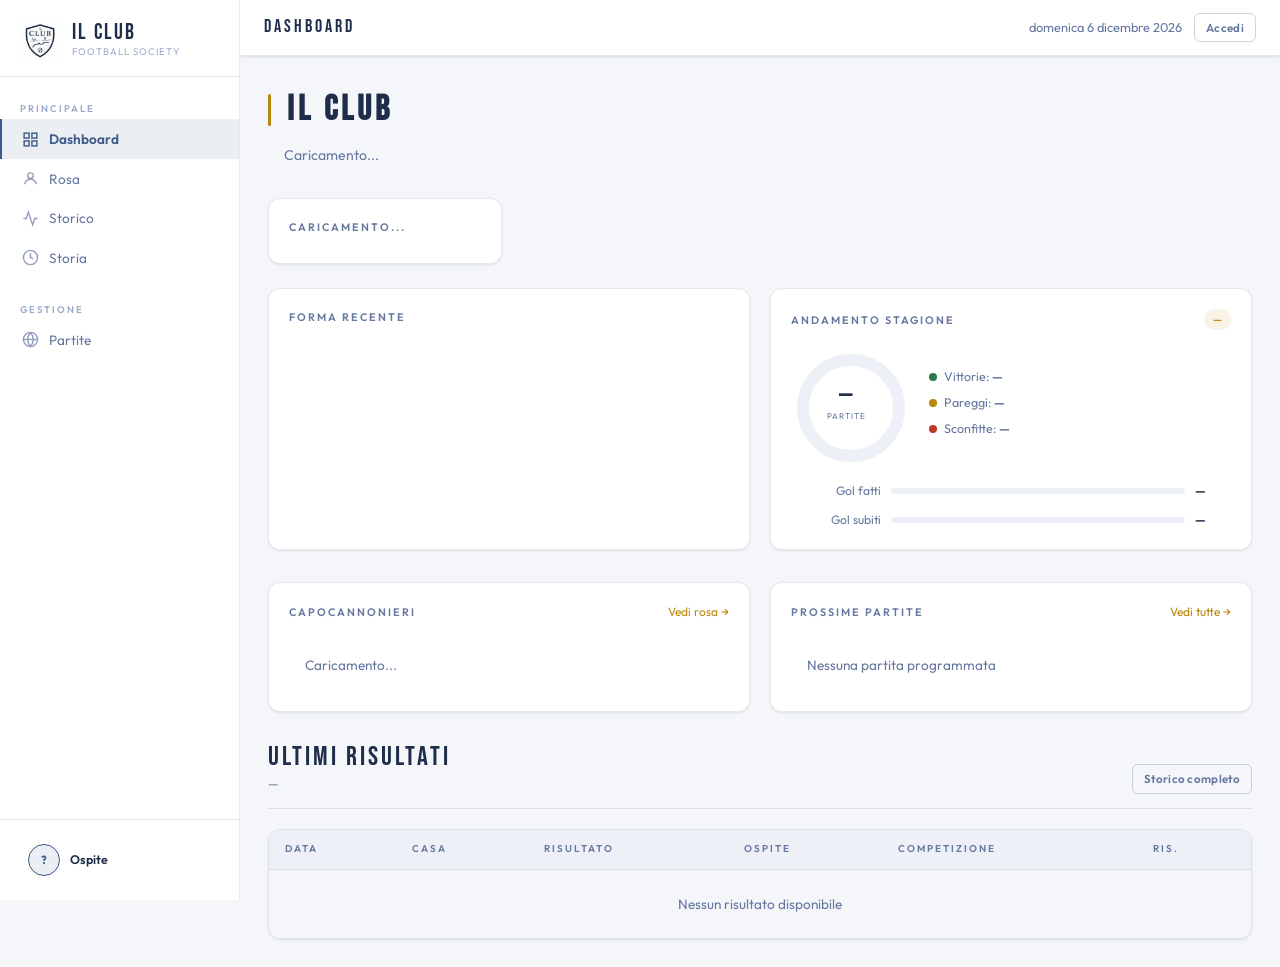
==== index.html @ f2e99acd "Add files via upload" ====
<!DOCTYPE html>
<html lang="it">
<head>
  <meta charset="UTF-8">
  <meta name="viewport" content="width=device-width, initial-scale=1.0">
  <title>IL CLUB — Dashboard</title>
  <link rel="stylesheet" href="./style/main.css">
</head>
<body>
<div class="app-layout">
  <div id="sidebar-mount"></div>

  <div class="main-content">
    <div class="topbar">
      <button onclick="toggleSidebar()" style="display:none;background:none;border:none;color:var(--white);cursor:pointer;font-size:1.4rem" id="menu-btn">☰</button>
      <span class="topbar-title">DASHBOARD</span>
      <div class="topbar-actions">
        <span id="today-date" style="font-size:.8rem;color:var(--muted)"></span>
        <a href="login.html" class="btn btn-ghost btn-sm" id="login-btn">Accedi</a>
      </div>
    </div>

    <div class="page-content">

      <!-- Welcome banner -->
      <div style="margin-bottom:2rem" class="fade-up">
        <div style="display:flex;align-items:center;gap:1rem;margin-bottom:.5rem">
          <div style="width:3px;height:2rem;background:var(--gold);border-radius:2px"></div>
          <h1 style="font-family:'Bebas Neue',sans-serif;font-size:2.2rem;letter-spacing:4px;color:var(--white)" id="welcome-text">IL CLUB</h1>
        </div>
        <p style="font-size:.875rem;color:var(--muted);padding-left:1rem" id="welcome-sub">Caricamento...</p>
      </div>

      <!-- Stat cards -->
      <div class="stat-grid fade-up delay-1" id="stat-grid">
        <div class="stat-card"><div class="stat-label">Caricamento...</div></div>
      </div>

      <!-- Charts row -->
      <div class="grid-2 fade-up delay-2" style="margin-bottom:2rem">

        <!-- Forma recente -->
        <div class="card">
          <div class="card-header">
            <span class="card-title">Forma recente</span>
            <div class="results-strip" id="results-strip"></div>
          </div>
          <div class="bar-chart" id="monthly-chart"></div>
        </div>

        <!-- W/D/L donut -->
        <div class="card">
          <div class="card-header">
            <span class="card-title">Andamento stagione</span>
            <span class="pill pill-gold" id="pts-pill">—</span>
          </div>
          <div class="donut-wrap">
            <div class="donut">
              <svg viewBox="0 0 120 120" width="120" height="120">
                <circle cx="60" cy="60" r="48" fill="none" stroke="var(--surface2)" stroke-width="12"/>
                <circle id="arc-w" cx="60" cy="60" r="48" fill="none" stroke="var(--green)"  stroke-width="12" stroke-dasharray="0 302"/>
                <circle id="arc-d" cx="60" cy="60" r="48" fill="none" stroke="var(--gold)"   stroke-width="12" stroke-dasharray="0 302" stroke-dashoffset="0"/>
                <circle id="arc-l" cx="60" cy="60" r="48" fill="none" stroke="var(--red)"    stroke-width="12" stroke-dasharray="0 302" stroke-dashoffset="0"/>
              </svg>
              <div class="donut-center">
                <span class="donut-num" id="donut-num">—</span>
                <span class="donut-lbl">Partite</span>
              </div>
            </div>
            <div class="legend">
              <div class="legend-item"><div class="legend-dot" style="background:var(--green)"></div><span>Vittorie: <strong id="leg-w">—</strong></span></div>
              <div class="legend-item"><div class="legend-dot" style="background:var(--gold)"></div><span>Pareggi: <strong id="leg-d">—</strong></span></div>
              <div class="legend-item"><div class="legend-dot" style="background:var(--red)"></div><span>Sconfitte: <strong id="leg-l">—</strong></span></div>
            </div>
          </div>
          <!-- Gol chart -->
          <div style="margin-top:1.5rem">
            <div class="bar-chart">
              <div class="bar-row">
                <span class="bar-label">Gol fatti</span>
                <div class="bar-track"><div class="bar-fill green" id="bar-gf" style="width:0%"></div></div>
                <span class="bar-val" id="val-gf">—</span>
              </div>
              <div class="bar-row">
                <span class="bar-label">Gol subiti</span>
                <div class="bar-track"><div class="bar-fill red" id="bar-ga" style="width:0%"></div></div>
                <span class="bar-val" id="val-ga">—</span>
              </div>
            </div>
          </div>
        </div>
      </div>

      <!-- Top scorers + Upcoming -->
      <div class="grid-2 fade-up delay-3" style="margin-bottom:2rem">
        <div class="card">
          <div class="card-header">
            <span class="card-title">Capocannonieri</span>
            <a href="rosa.html" style="font-size:.75rem;color:var(--gold);text-decoration:none">Vedi rosa →</a>
          </div>
          <div id="top-scorers"><div style="padding:1rem;color:var(--muted);font-size:.85rem">Caricamento...</div></div>
        </div>

        <div class="card">
          <div class="card-header">
            <span class="card-title">Prossime partite</span>
            <a href="partite.html" style="font-size:.75rem;color:var(--gold);text-decoration:none">Vedi tutte →</a>
          </div>
          <div id="upcoming-list"><div style="padding:1rem;color:var(--muted);font-size:.85rem">Caricamento...</div></div>
        </div>
      </div>

      <!-- Ultimi risultati -->
      <div class="fade-up delay-4">
        <div class="section-header">
          <div>
            <div class="section-title">Ultimi risultati</div>
            <div class="section-subtitle" id="season-subtitle">—</div>
          </div>
          <a href="storico.html" class="btn btn-ghost btn-sm">Storico completo</a>
        </div>
        <div class="table-wrap">
          <table>
            <thead>
              <tr>
                <th>Data</th>
                <th>Casa</th>
                <th>Risultato</th>
                <th>Ospite</th>
                <th>Competizione</th>
                <th>Ris.</th>
              </tr>
            </thead>
            <tbody id="results-table">
              <tr><td colspan="6" style="text-align:center;color:var(--muted);padding:1.5rem">Caricamento...</td></tr>
            </tbody>
          </table>
        </div>
      </div>

    </div><!-- /page-content -->
  </div><!-- /main-content -->
</div>

<div id="toast" class="toast"></div>

<script src="./js/app.js"></script>
<script src="./js/sidebar.js"></script>
<script>
const CIRC = 2 * Math.PI * 48; // ≈ 301.6

// ---- Helpers rendering ----
function renderStatsCards(stats) {
  if (!stats) return;
  const sg = document.getElementById('stat-grid');
  const winRate = stats.played > 0 ? Math.round(stats.w / stats.played * 100) : 0;
  const avgGoals = stats.played > 0 ? (stats.gf / stats.played).toFixed(1) : '—';
  const gdSign = stats.gd >= 0 ? '+' : '';
  const cards = [
    { label:'Punti',      val: stats.pts,          sub:`${stats.played} partite giocate`,          badge:'badge-gold',  badgeTxt:`${stats.w*3}+${stats.d}` },
    { label:'Vittorie',   val: stats.w,             sub:`${winRate}% win rate`,                     badge:'badge-green', badgeTxt:'↑' },
    { label:'Gol segnati',val: stats.gf,            sub:`Media ${avgGoals} a partita`,              badge:'badge-blue',  badgeTxt:'GF' },
    { label:'Diff. reti', val: `${gdSign}${stats.gd}`, sub:`${stats.gf} fatti · ${stats.ga} subiti`, badge: stats.gd >= 0 ? 'badge-green' : 'badge-red', badgeTxt: stats.gd >= 0 ? '↑' : '↓' },
  ];
  sg.innerHTML = cards.map(c => `
    <div class="stat-card">
      <div class="stat-label">${c.label}</div>
      <div class="stat-value">${c.val}</div>
      <div><span class="stat-badge ${c.badge}">${c.badgeTxt}</span></div>
      <div class="stat-sub">${c.sub}</div>
    </div>
  `).join('');
}

function renderDonut(stats) {
  if (!stats || stats.played === 0) return;
  const total = CIRC;
  const wSlice = (stats.w / stats.played) * total;
  const dSlice = (stats.d / stats.played) * total;
  const lSlice = (stats.l / stats.played) * total;
  setTimeout(() => {
    document.getElementById('arc-w').setAttribute('stroke-dasharray', `${wSlice} ${total}`);
    const arcD = document.getElementById('arc-d');
    arcD.setAttribute('stroke-dasharray', `${dSlice} ${total}`);
    arcD.setAttribute('stroke-dashoffset', -wSlice);
    const arcL = document.getElementById('arc-l');
    arcL.setAttribute('stroke-dasharray', `${lSlice} ${total}`);
    arcL.setAttribute('stroke-dashoffset', -(wSlice + dSlice));
  }, 200);
  document.getElementById('donut-num').textContent = stats.played;
  document.getElementById('leg-w').textContent = stats.w;
  document.getElementById('leg-d').textContent = stats.d;
  document.getElementById('leg-l').textContent = stats.l;
  document.getElementById('pts-pill').textContent = `${stats.pts} pts`;

  const maxG = Math.max(stats.gf, stats.ga, 1);
  setTimeout(() => {
    document.getElementById('bar-gf').style.width = (stats.gf / maxG * 100) + '%';
    document.getElementById('bar-ga').style.width = (stats.ga / maxG * 100) + '%';
  }, 300);
  document.getElementById('val-gf').textContent = stats.gf;
  document.getElementById('val-ga').textContent = stats.ga;
}

function renderResultsStrip(results) {
  const strip = document.getElementById('results-strip');
  const last6 = [...results].slice(-6);
  strip.innerHTML = last6.map(r => {
    const home = r.home === 'Il Club';
    const myG  = home ? r.gh : r.ga;
    const oppG = home ? r.ga : r.gh;
    const type = myG > oppG ? 'w' : myG === oppG ? 'd' : 'l';
    return `<div class="result-dot rd-${type}">${type.toUpperCase()}</div>`;
  }).join('');
}

function renderMonthlyChart(results) {
  const months = {};
  results.forEach(r => {
    const m = new Date(r.date).toLocaleDateString('it-IT', { month: 'short' });
    if (!months[m]) months[m] = { w: 0, d: 0, l: 0 };
    const home = r.home === 'Il Club';
    const myG  = home ? r.gh : r.ga;
    const oppG = home ? r.ga : r.gh;
    if (myG > oppG) months[m].w++;
    else if (myG === oppG) months[m].d++;
    else months[m].l++;
  });
  const mc = document.getElementById('monthly-chart');
  if (Object.keys(months).length === 0) {
    mc.innerHTML = '<div style="color:var(--muted);font-size:.8rem;padding:.5rem">Nessun dato disponibile</div>';
    return;
  }
  mc.innerHTML = Object.entries(months).map(([m, v]) => {
    const tot = v.w + v.d + v.l;
    const wPct = Math.round(v.w / tot * 100);
    return `
    <div class="bar-row">
      <span class="bar-label">${m}</span>
      <div class="bar-track"><div class="bar-fill green" style="width:${wPct}%"></div></div>
      <span class="bar-val">${v.w}V ${v.d}P ${v.l}S</span>
    </div>`;
  }).join('');
}

function renderTopScorers(players) {
  const sorted   = [...players].sort((a, b) => b.goals - a.goals).slice(0, 5);
  const maxGoals = sorted[0]?.goals || 1;
  const ts = document.getElementById('top-scorers');
  if (sorted.length === 0) {
    ts.innerHTML = '<div style="color:var(--muted);font-size:.85rem;padding:1rem">Nessun dato</div>';
    return;
  }
  ts.innerHTML = `<div class="bar-chart">${sorted.map((p, i) => `
    <div class="bar-row">
      <span class="bar-label" style="font-size:.78rem;color:var(--white)">${i + 1}. ${p.name.split(' ').pop()}</span>
      <div class="bar-track"><div class="bar-fill" style="width:${p.goals / maxGoals * 100}%;transition-delay:${i * 0.08}s"></div></div>
      <span class="bar-val">${p.goals}</span>
    </div>`).join('')}</div>`;
}

function renderUpcoming(upcoming) {
  const ul = document.getElementById('upcoming-list');
  if (!upcoming || upcoming.length === 0) {
    ul.innerHTML = '<div style="color:var(--muted);font-size:.85rem;padding:1rem">Nessuna partita programmata</div>';
    return;
  }
  ul.innerHTML = upcoming.slice(0, 4).map(m => `
    <div style="display:flex;align-items:center;justify-content:space-between;padding:.75rem 0;border-bottom:1px solid var(--border)">
      <div>
        <div style="font-size:.8rem;font-weight:600;color:var(--white)">${m.home} <span style="color:var(--muted);font-weight:400">vs</span> ${m.away}</div>
        <div style="font-size:.72rem;color:var(--muted);margin-top:.2rem">${new Date(m.date).toLocaleDateString('it-IT', { day:'numeric', month:'short' })} · ${m.time}</div>
      </div>
      <div style="text-align:right">
        <span class="pill ${m.venue === 'Casa' ? 'pill-blue' : 'pill-gray'}">${m.venue}</span>
        <div style="font-size:.7rem;color:var(--muted);margin-top:.25rem">${m.comp}</div>
      </div>
    </div>
  `).join('');
}

function renderResultsTable(results) {
  const rt = document.getElementById('results-table');
  if (!results || results.length === 0) {
    rt.innerHTML = '<tr><td colspan="6" style="text-align:center;color:var(--muted);padding:1.5rem">Nessun risultato disponibile</td></tr>';
    return;
  }
  rt.innerHTML = [...results].slice(-6).reverse().map(r => {
    const home = r.home === 'Il Club';
    const myG  = home ? r.gh : r.ga;
    const oppG = home ? r.ga : r.gh;
    const type = myG > oppG ? 'w' : myG === oppG ? 'd' : 'l';
    const cls  = { w:'result-w', d:'result-d', l:'result-l' }[type];
    const lbl  = { w:'V', d:'P', l:'S' }[type];
    return `<tr>
      <td style="color:var(--muted);font-size:.8rem">${new Date(r.date).toLocaleDateString('it-IT', { day:'2-digit', month:'2-digit', year:'2-digit' })}</td>
      <td style="font-weight:${r.home === 'Il Club' ? '600' : '400'}">${r.home}</td>
      <td><strong>${r.gh} — ${r.ga}</strong></td>
      <td style="font-weight:${r.away === 'Il Club' ? '600' : '400'}">${r.away}</td>
      <td><span class="pill pill-gray">${r.comp}</span></td>
      <td><span class="${cls}">${lbl}</span></td>
    </tr>`;
  }).join('');
}

// ---- Main load ----
document.addEventListener('DOMContentLoaded', async () => {
  document.getElementById('today-date').textContent = new Date().toLocaleDateString('it-IT', {
    weekday:'long', day:'numeric', month:'long', year:'numeric'
  });

  await AUTH.init();
  const lb = document.getElementById('login-btn');
  if (AUTH.currentUser) {
    lb.textContent = AUTH.currentUser.name;
    lb.href = '#';
    lb.onclick = () => AUTH.logout();
    document.getElementById('welcome-text').textContent = `Ciao, ${AUTH.currentUser.name.split(' ')[0]}`;
  }

  try {
    // Caricamento parallelo di tutti i dati
    const [team, stats, results, players, upcoming] = await Promise.all([
      DB.getTeam().catch(() => null),
      DB.getStats().catch(() => null),
      DB.getResults().catch(() => []),
      DB.getPlayers().catch(() => []),
      DB.getUpcoming().catch(() => []),
    ]);

    // Welcome subtitle con dati squadra
    if (team) {
      document.getElementById('welcome-sub').textContent =
        `${team.name} · ${team.city} · Stagione corrente`;
    }

    // Sottotitolo tabella risultati
    if (team) {
      document.getElementById('season-subtitle').textContent = `Stagione corrente — ${team.name}`;
    }

    // Render components
    if (stats)   renderStatsCards(stats);
    if (stats)   renderDonut(stats);
    if (results.length) renderResultsStrip(results);
    if (results.length) renderMonthlyChart(results);
    if (players.length) renderTopScorers(players);
    renderUpcoming(upcoming);
    renderResultsTable(results);

  } catch (err) {
    console.error('Errore caricamento dashboard:', err);
    UI.toast('Impossibile connettersi al server. Verifica la configurazione API.', 'error');
  }
});

function toggleSidebar() {
  const s = document.getElementById('sidebar');
  const o = document.getElementById('sidebar-overlay');
  s.classList.toggle('open');
  o.style.display = s.classList.contains('open') ? '' : 'none';
}
</script>
</body>
</html>
---- style/main.css ----
@import url('https://fonts.googleapis.com/css2?family=Bebas+Neue&family=Outfit:wght@300;400;500;600;700&display=swap');

/* =====================================================
   IL CLUB — Design System
   LIGHT: estratto dal logo (bianco + navy + blu-grigio)
   DARK:  inversione del tema chiaro
   ===================================================== */

/* ---------- LIGHT THEME (default) ---------- */
:root {
  --bg:        #F4F6FA;
  --bg2:       #FFFFFF;
  --bg3:       #E8ECF4;
  --surface:   #FFFFFF;
  --surface2:  #EDF0F7;

  --border:    rgba(30,45,74,0.10);
  --border2:   rgba(30,45,74,0.20);

  --navy:      #1E2D4A;
  --navy-mid:  #2E4470;
  --accent:    #3D5A8A;
  --accent-light: rgba(61,90,138,0.10);

  --white:     #1E2D4A;
  --muted:     #6677A0;
  --muted2:    #9AAAC8;

  --green:     #2A7A4B;
  --green-bg:  rgba(42,122,75,0.10);
  --red:       #C0392B;
  --red-bg:    rgba(192,57,43,0.10);
  --gold:      #B8860B;
  --gold-bg:   rgba(184,134,11,0.10);
  --blue:      #2563EB;
  --blue-bg:   rgba(37,99,235,0.10);

  --shadow-sm: 0 1px 3px rgba(30,45,74,0.08),0 1px 2px rgba(30,45,74,0.04);
  --shadow-md: 0 4px 16px rgba(30,45,74,0.10),0 2px 4px rgba(30,45,74,0.06);
  --shadow-lg: 0 12px 40px rgba(30,45,74,0.14),0 4px 8px rgba(30,45,74,0.08);

  --sidebar-w: 240px;
}

/* ---------- DARK THEME ---------- */
[data-theme="dark"] {
  --bg:        #0D1420;
  --bg2:       #131D2E;
  --bg3:       #1A2540;
  --surface:   #1A2540;
  --surface2:  #1E2C48;

  --border:    rgba(180,200,240,0.08);
  --border2:   rgba(180,200,240,0.16);

  --navy:      #E8EDF7;
  --navy-mid:  #B0C4DE;
  --accent:    #6B95C8;
  --accent-light: rgba(107,149,200,0.12);

  --white:     #E8EDF7;
  --muted:     #7A96BC;
  --muted2:    #4A6080;

  --green:     #4ADE80;
  --green-bg:  rgba(74,222,128,0.10);
  --red:       #F87171;
  --red-bg:    rgba(248,113,113,0.10);
  --gold:      #FBBF24;
  --gold-bg:   rgba(251,191,36,0.10);
  --blue:      #60A5FA;
  --blue-bg:   rgba(96,165,250,0.10);

  --shadow-sm: 0 1px 3px rgba(0,0,0,0.30);
  --shadow-md: 0 4px 16px rgba(0,0,0,0.40);
  --shadow-lg: 0 12px 40px rgba(0,0,0,0.50);
}

/* ===================== RESET ===================== */
*,*::before,*::after{margin:0;padding:0;box-sizing:border-box}
html{scroll-behavior:smooth;-webkit-tap-highlight-color:transparent}

body {
  font-family:'Outfit',sans-serif;
  background:var(--bg);
  color:var(--white);
  min-height:100vh;
  overflow-x:hidden;
  transition:background .3s,color .3s;
  font-size:16px;
  line-height:1.5;
}

/* ===================== LAYOUT ===================== */
.app-layout{display:flex;min-height:100vh}

/* --- Sidebar --- */
.sidebar {
  width:var(--sidebar-w);
  background:var(--bg2);
  border-right:1px solid var(--border);
  display:flex;
  flex-direction:column;
  position:fixed;
  top:0;left:0;bottom:0;
  z-index:200;
  transition:transform .3s cubic-bezier(.4,0,.2,1),box-shadow .3s;
  overflow-y:auto;
  -webkit-overflow-scrolling:touch;
}

.sidebar-logo {
  padding:1.25rem 1.25rem 1rem;
  border-bottom:1px solid var(--border);
  display:flex;
  align-items:center;
  gap:.75rem;
  text-decoration:none;
  flex-shrink:0;
}

.sidebar-logo img{
  width:40px;height:40px;
  object-fit:contain;flex-shrink:0;
}
[data-theme="dark"] .sidebar-logo img{
  filter:brightness(0) invert(1) opacity(.9);
}

.sidebar-logo-text .brand{
  font-family:'Bebas Neue',sans-serif;
  font-size:1.35rem;
  color:var(--navy);
  letter-spacing:2px;
  line-height:1;display:block;
}
.sidebar-logo-text .tagline{
  font-size:.6rem;color:var(--muted2);
  text-transform:uppercase;letter-spacing:1px;
  display:block;margin-top:1px;
}

.sidebar-nav{flex:1;padding:1rem 0}

.nav-section-label{
  padding:.5rem 1.25rem .25rem;
  font-size:.6rem;text-transform:uppercase;
  letter-spacing:2px;color:var(--muted2);font-weight:600;
}

.sidebar-nav a{
  display:flex;align-items:center;gap:.65rem;
  padding:.6rem 1.25rem;text-decoration:none;
  color:var(--muted);font-size:.85rem;font-weight:400;
  transition:all .18s;
  border-left:2px solid transparent;
  -webkit-user-select:none;user-select:none;
}
.sidebar-nav a:hover{color:var(--navy);background:var(--accent-light)}
.sidebar-nav a.active{
  color:var(--accent);
  border-left-color:var(--accent);
  background:var(--accent-light);
  font-weight:600;
}
.nav-icon{width:17px;height:17px;flex-shrink:0;opacity:.7;stroke:currentColor}
.sidebar-nav a.active .nav-icon{opacity:1}

.sidebar-footer{
  padding:1rem 1.25rem;
  border-top:1px solid var(--border);
  flex-shrink:0;
}

.user-chip{
  display:flex;align-items:center;gap:.65rem;
  cursor:pointer;border-radius:8px;
  padding:.5rem;transition:background .2s;
}
.user-chip:hover{background:var(--accent-light)}

.user-avatar{
  width:32px;height:32px;border-radius:50%;
  background:var(--accent-light);
  border:1.5px solid var(--accent);
  display:flex;align-items:center;justify-content:center;
  font-size:.72rem;font-weight:700;color:var(--accent);flex-shrink:0;
}
.user-info .user-name{font-size:.78rem;font-weight:600;color:var(--white);line-height:1.2}
.user-info .user-role{font-size:.6rem;text-transform:uppercase;letter-spacing:1px;color:var(--muted2)}
.user-role.role-admin {color:var(--red)}
.user-role.role-membro{color:var(--gold)}
.user-role.role-fan   {color:var(--blue)}

/* --- Overlay --- */
#sidebar-overlay{
  display:none;position:fixed;inset:0;
  background:rgba(0,0,0,.45);z-index:199;
  backdrop-filter:blur(2px);-webkit-backdrop-filter:blur(2px);
}
#sidebar-overlay.visible{display:block}

/* --- Main content --- */
.main-content{
  margin-left:var(--sidebar-w);
  flex:1;display:flex;flex-direction:column;
  min-height:100vh;min-width:0;
}

/* --- Topbar --- */
.topbar{
  height:56px;
  background:var(--bg2);
  border-bottom:1px solid var(--border);
  display:flex;align-items:center;
  justify-content:space-between;
  padding:0 1.5rem;
  position:sticky;top:0;z-index:100;
  box-shadow:var(--shadow-sm);gap:1rem;
}
.topbar-left{display:flex;align-items:center;gap:.75rem;min-width:0}
.topbar-title{
  font-family:'Bebas Neue',sans-serif;
  font-size:1.1rem;letter-spacing:3px;
  color:var(--navy);white-space:nowrap;
  overflow:hidden;text-overflow:ellipsis;
}
.topbar-actions{display:flex;align-items:center;gap:.75rem;flex-shrink:0}

.menu-btn{
  display:none;background:none;border:none;
  cursor:pointer;padding:.3rem;color:var(--navy);
  border-radius:6px;transition:background .2s;flex-shrink:0;
}
.menu-btn:hover{background:var(--accent-light)}
.menu-btn svg{display:block;width:22px;height:22px;stroke:currentColor}

.theme-toggle{
  width:34px;height:34px;border-radius:8px;
  background:var(--surface2);border:1px solid var(--border);
  cursor:pointer;display:flex;align-items:center;justify-content:center;
  font-size:.95rem;transition:all .2s;flex-shrink:0;
}
.theme-toggle:hover{background:var(--accent-light);border-color:var(--accent)}

/* --- Page content --- */
.page-content{flex:1;padding:1.75rem;max-width:1400px;width:100%}

/* ===================== COMPONENTS ===================== */

/* Cards */
.card{
  background:var(--surface);border:1px solid var(--border);
  border-radius:12px;padding:1.25rem;
  box-shadow:var(--shadow-sm);
  transition:border-color .2s,box-shadow .2s;
}
.card:hover{border-color:var(--border2);box-shadow:var(--shadow-md)}
.card-header{
  display:flex;align-items:center;
  justify-content:space-between;
  margin-bottom:1.1rem;flex-wrap:wrap;gap:.5rem;
}
.card-title{
  font-size:.68rem;text-transform:uppercase;
  letter-spacing:2px;color:var(--muted);font-weight:600;
}

/* Stat grid */
.stat-grid{
  display:grid;
  grid-template-columns:repeat(4,1fr);
  gap:1rem;margin-bottom:1.5rem;
}
.stat-card{
  background:var(--surface);border:1px solid var(--border);
  border-radius:12px;padding:1.25rem;
  box-shadow:var(--shadow-sm);
  position:relative;overflow:hidden;transition:all .25s;
}
.stat-card::before{
  content:'';position:absolute;top:0;left:0;right:0;
  height:3px;background:var(--accent);
  transform:scaleX(0);transform-origin:left;transition:transform .3s;
}
.stat-card:hover::before{transform:scaleX(1)}
.stat-card:hover{box-shadow:var(--shadow-md)}
.stat-label{font-size:.68rem;text-transform:uppercase;letter-spacing:2px;color:var(--muted);font-weight:600;margin-bottom:.5rem}
.stat-value{font-family:'Bebas Neue',sans-serif;font-size:2.4rem;color:var(--navy);letter-spacing:1px;line-height:1}
.stat-sub{font-size:.72rem;color:var(--muted);margin-top:.4rem}
.stat-badge{
  display:inline-flex;align-items:center;gap:.2rem;
  font-size:.68rem;font-weight:600;
  padding:.18rem .5rem;border-radius:100px;margin-top:.4rem;
}
.badge-green{background:var(--green-bg);color:var(--green)}
.badge-red  {background:var(--red-bg);  color:var(--red)  }
.badge-gold {background:var(--gold-bg); color:var(--gold) }
.badge-blue {background:var(--blue-bg); color:var(--blue) }

/* Tables */
.table-wrap{
  overflow-x:auto;border-radius:12px;
  border:1px solid var(--border);
  box-shadow:var(--shadow-sm);
  -webkit-overflow-scrolling:touch;
}
table{width:100%;border-collapse:collapse;font-size:.85rem;min-width:480px}
thead th{
  background:var(--surface2);padding:.75rem 1rem;
  text-align:left;font-size:.62rem;
  text-transform:uppercase;letter-spacing:2px;
  color:var(--muted);font-weight:600;
  border-bottom:1px solid var(--border);
  white-space:nowrap;
}
tbody td{
  padding:.75rem 1rem;border-bottom:1px solid var(--border);
  color:var(--white);transition:background .15s;vertical-align:middle;
}
tbody tr:last-child td{border-bottom:none}
tbody tr:hover td{background:var(--accent-light)}

/* Buttons */
.btn{
  display:inline-flex;align-items:center;justify-content:center;
  gap:.4rem;padding:.55rem 1.1rem;border-radius:8px;
  font-family:'Outfit',sans-serif;font-size:.8rem;font-weight:600;
  letter-spacing:.3px;cursor:pointer;border:none;
  transition:all .2s;text-decoration:none;white-space:nowrap;
  -webkit-user-select:none;user-select:none;touch-action:manipulation;
}
.btn-primary{background:var(--navy);color:var(--bg2)}
[data-theme="dark"] .btn-primary{background:var(--accent);color:#fff}
.btn-primary:hover{opacity:.88;transform:translateY(-1px);box-shadow:var(--shadow-md)}
.btn-primary:active{transform:translateY(0)}

.btn-ghost{background:transparent;color:var(--muted);border:1px solid var(--border2)}
.btn-ghost:hover{color:var(--navy);border-color:var(--navy);background:var(--accent-light)}

.btn-danger{background:var(--red-bg);color:var(--red);border:1px solid rgba(192,57,43,.2)}
[data-theme="dark"] .btn-danger{border-color:rgba(248,113,113,.2)}
.btn-danger:hover{opacity:.8}

.btn-sm{padding:.32rem .7rem;font-size:.72rem;border-radius:6px}

/* Forms */
.form-group{margin-bottom:1.1rem}
.form-label{
  display:block;font-size:.68rem;text-transform:uppercase;
  letter-spacing:1.5px;color:var(--muted);font-weight:600;margin-bottom:.4rem;
}
.form-input,.form-select,.form-textarea{
  width:100%;background:var(--bg3);
  border:1px solid var(--border2);border-radius:8px;
  padding:.65rem .9rem;color:var(--white);
  font-family:'Outfit',sans-serif;font-size:.875rem;
  transition:border-color .2s,box-shadow .2s;
  outline:none;-webkit-appearance:none;appearance:none;min-height:42px;
}
.form-input:focus,.form-select:focus,.form-textarea:focus{
  border-color:var(--accent);box-shadow:0 0 0 3px var(--accent-light);
}
.form-select{
  background-image:url("data:image/svg+xml,%3Csvg xmlns='http://www.w3.org/2000/svg' viewBox='0 0 16 16'%3E%3Cpath fill='none' stroke='%236677A0' stroke-width='1.5' d='M4 6l4 4 4-4'/%3E%3C/svg%3E");
  background-repeat:no-repeat;background-position:right .7rem center;
  background-size:16px;padding-right:2.2rem;cursor:pointer;
}
.form-textarea{min-height:100px;resize:vertical}

/* Grids */
.grid-2{display:grid;grid-template-columns:1fr 1fr;gap:1.25rem}
.grid-3{display:grid;grid-template-columns:1fr 1fr 1fr;gap:1.25rem}
.grid-auto{display:grid;grid-template-columns:repeat(auto-fill,minmax(260px,1fr));gap:1.25rem}

/* Section header */
.section-header{
  display:flex;align-items:flex-end;
  justify-content:space-between;
  margin-bottom:1.25rem;
  padding-bottom:.875rem;
  border-bottom:1px solid var(--border);
  gap:1rem;flex-wrap:wrap;
}
.section-title{
  font-family:'Bebas Neue',sans-serif;
  font-size:1.7rem;letter-spacing:3px;
  color:var(--navy);line-height:1;
}
.section-subtitle{font-size:.78rem;color:var(--muted);margin-top:.25rem}

/* Pills */
.pill{
  display:inline-flex;align-items:center;
  padding:.18rem .55rem;border-radius:100px;
  font-size:.65rem;font-weight:600;
  text-transform:uppercase;letter-spacing:.5px;white-space:nowrap;
}
.pill-accent{background:var(--accent-light);color:var(--accent)}
.pill-green {background:var(--green-bg);color:var(--green)}
.pill-red   {background:var(--red-bg);  color:var(--red)  }
.pill-gold  {background:var(--gold-bg); color:var(--gold) }
.pill-blue  {background:var(--blue-bg); color:var(--blue) }
.pill-gray  {background:var(--surface2);color:var(--muted)}

/* Result */
.result-w{color:var(--green);font-weight:700}
.result-d{color:var(--gold); font-weight:700}
.result-l{color:var(--red);  font-weight:700}

/* Player card */
.player-card{
  background:var(--surface);border:1px solid var(--border);
  border-radius:12px;padding:1.25rem 1rem;
  text-align:center;transition:all .25s;
  box-shadow:var(--shadow-sm);position:relative;overflow:hidden;
}
.player-card::after{
  content:'';position:absolute;bottom:0;left:0;right:0;
  height:3px;background:var(--accent);
  transform:scaleX(0);transition:transform .3s;
}
.player-card:hover{border-color:var(--accent);transform:translateY(-3px);box-shadow:var(--shadow-md)}
.player-card:hover::after{transform:scaleX(1)}
.player-number{font-family:'Bebas Neue',sans-serif;font-size:2rem;color:var(--accent);line-height:1;margin-bottom:.4rem}
.player-name{font-weight:600;font-size:.9rem;color:var(--navy);margin-bottom:.2rem}
.player-role{font-size:.65rem;text-transform:uppercase;letter-spacing:1.5px;color:var(--muted)}

/* Bar chart */
.bar-chart{display:flex;flex-direction:column;gap:.65rem}
.bar-row{display:grid;grid-template-columns:90px 1fr 36px;align-items:center;gap:.65rem}
.bar-label{font-size:.76rem;color:var(--muted);text-align:right;overflow:hidden;text-overflow:ellipsis;white-space:nowrap}
.bar-track{height:6px;background:var(--surface2);border-radius:100px;overflow:hidden}
.bar-fill{height:100%;background:var(--accent);border-radius:100px;transition:width 1s cubic-bezier(.4,0,.2,1)}
.bar-fill.green{background:var(--green)}
.bar-fill.red  {background:var(--red)  }
.bar-fill.blue {background:var(--blue) }
.bar-val{font-size:.76rem;color:var(--navy);font-weight:700}

/* Donut */
.donut-wrap{display:flex;align-items:center;gap:1.75rem;flex-wrap:wrap}
.donut{position:relative;width:110px;height:110px;flex-shrink:0}
.donut svg{transform:rotate(-90deg)}
.donut-center{position:absolute;inset:0;display:flex;flex-direction:column;align-items:center;justify-content:center}
.donut-num{font-family:'Bebas Neue',sans-serif;font-size:1.7rem;color:var(--navy);line-height:1}
.donut-lbl{font-size:.52rem;text-transform:uppercase;letter-spacing:1px;color:var(--muted)}
.legend{display:flex;flex-direction:column;gap:.45rem}
.legend-item{display:flex;align-items:center;gap:.45rem;font-size:.78rem;color:var(--muted)}
.legend-dot{width:8px;height:8px;border-radius:50%;flex-shrink:0}

/* Results strip */
.results-strip{display:flex;gap:.2rem}
.result-dot{width:22px;height:22px;border-radius:5px;display:flex;align-items:center;justify-content:center;font-size:.62rem;font-weight:700}
.rd-w{background:var(--green-bg);color:var(--green)}
.rd-d{background:var(--gold-bg); color:var(--gold) }
.rd-l{background:var(--red-bg);  color:var(--red)  }

/* Modal */
.modal-overlay{
  position:fixed;inset:0;
  background:rgba(0,0,0,.45);
  backdrop-filter:blur(4px);-webkit-backdrop-filter:blur(4px);
  z-index:500;display:flex;
  align-items:flex-end;justify-content:center;
  opacity:0;pointer-events:none;transition:opacity .25s;padding:0;
}
.modal-overlay.open{opacity:1;pointer-events:all}
.modal{
  background:var(--bg2);border:1px solid var(--border2);
  border-radius:20px 20px 0 0;padding:1.5rem;
  width:100%;max-height:92vh;overflow-y:auto;
  -webkit-overflow-scrolling:touch;
  transform:translateY(100%);
  transition:transform .3s cubic-bezier(.4,0,.2,1);
  box-shadow:var(--shadow-lg);
}
.modal-overlay.open .modal{transform:translateY(0)}
.modal::before{
  content:'';display:block;width:36px;height:4px;
  background:var(--border2);border-radius:2px;
  margin:0 auto 1.25rem;
}
.modal-header{display:flex;align-items:center;justify-content:space-between;margin-bottom:1.25rem}
.modal-title{font-family:'Bebas Neue',sans-serif;font-size:1.3rem;letter-spacing:2px;color:var(--navy)}
.modal-close{
  background:var(--surface2);border:none;color:var(--muted);
  cursor:pointer;font-size:.85rem;width:28px;height:28px;
  border-radius:50%;display:flex;align-items:center;justify-content:center;transition:all .2s;
}
.modal-close:hover{background:var(--red-bg);color:var(--red)}

/* Toast */
.toast{
  position:fixed;bottom:1.5rem;left:50%;
  transform:translateX(-50%) translateY(80px);
  background:var(--bg2);border:1px solid var(--border2);
  border-radius:100px;padding:.7rem 1.25rem;
  display:flex;align-items:center;gap:.6rem;
  font-size:.82rem;z-index:1000;opacity:0;
  transition:all .3s cubic-bezier(.4,0,.2,1);
  box-shadow:var(--shadow-lg);min-width:200px;
  max-width:calc(100vw - 2rem);white-space:nowrap;
}
.toast.show{transform:translateX(-50%) translateY(0);opacity:1}
.toast.success{border-color:var(--green)}
.toast.error  {border-color:var(--red)  }
.toast.info   {border-color:var(--accent)}

/* Login */
.login-page{
  min-height:100vh;display:flex;align-items:center;
  justify-content:center;background:var(--bg);
  position:relative;overflow:hidden;padding:1rem;
}
.login-bg{
  position:absolute;inset:0;pointer-events:none;
  background:
    radial-gradient(ellipse at 20% 20%,var(--accent-light) 0%,transparent 60%),
    radial-gradient(ellipse at 80% 80%,rgba(30,45,74,.06) 0%,transparent 60%);
}
.login-box{
  position:relative;background:var(--bg2);
  border:1px solid var(--border2);border-radius:20px;
  padding:2.5rem 2rem;width:100%;max-width:400px;
  box-shadow:var(--shadow-lg);
}
.login-logo{text-align:center;margin-bottom:1.75rem}
.login-logo img{width:68px;height:68px;object-fit:contain}
[data-theme="dark"] .login-logo img{filter:brightness(0) invert(1) opacity(.9)}
.login-title{font-family:'Bebas Neue',sans-serif;font-size:.95rem;letter-spacing:4px;color:var(--accent);margin-top:.65rem;display:block}
.login-divider{width:36px;height:2px;background:var(--accent);margin:.6rem auto;border-radius:2px}
.login-tab-group{display:flex;background:var(--bg3);border-radius:8px;padding:3px;margin-bottom:1.5rem}
.login-tab{flex:1;padding:.5rem;text-align:center;font-size:.78rem;font-weight:600;cursor:pointer;border-radius:6px;transition:all .2s;color:var(--muted);-webkit-user-select:none;user-select:none}
.login-tab.active{background:var(--bg2);color:var(--navy);box-shadow:var(--shadow-sm)}

/* Timeline */
.timeline{position:relative;padding-left:1.75rem}
.timeline::before{content:'';position:absolute;left:4px;top:0;bottom:0;width:1px;background:var(--border2)}
.timeline-item{position:relative;margin-bottom:1.75rem;padding-bottom:1.75rem;border-bottom:1px solid var(--border)}
.timeline-item:last-child{border-bottom:none;margin-bottom:0}
.timeline-dot{position:absolute;left:-1.75rem;top:.3rem;width:9px;height:9px;border-radius:50%;background:var(--accent);border:2px solid var(--bg2);box-shadow:0 0 0 2px var(--accent)}
.timeline-year{font-family:'Bebas Neue',sans-serif;font-size:1.1rem;color:var(--accent);letter-spacing:2px}
.timeline-title{font-weight:600;margin:.2rem 0;color:var(--navy)}
.timeline-text{font-size:.83rem;color:var(--muted);line-height:1.7}

/* Danger zone */
.danger-zone{border:1px solid var(--red-bg);border-radius:12px;padding:1.25rem;background:var(--red-bg)}
.danger-title{font-size:.72rem;text-transform:uppercase;letter-spacing:2px;color:var(--red);font-weight:600;margin-bottom:.75rem}

/* Scrollbar */
::-webkit-scrollbar{width:5px;height:5px}
::-webkit-scrollbar-track{background:transparent}
::-webkit-scrollbar-thumb{background:var(--border2);border-radius:100px}

/* Animations */
@keyframes fadeInUp{from{opacity:0;transform:translateY(14px)}to{opacity:1;transform:translateY(0)}}
.fade-up{animation:fadeInUp .4s ease forwards}
.delay-1{animation-delay:.06s;opacity:0}
.delay-2{animation-delay:.12s;opacity:0}
.delay-3{animation-delay:.18s;opacity:0}
.delay-4{animation-delay:.24s;opacity:0}

/* =====================================================
   RESPONSIVE — TABLET ≤ 1024px
   ===================================================== */
@media(max-width:1024px){
  :root{--sidebar-w:220px}
  .stat-grid{grid-template-columns:repeat(2,1fr)}
  .grid-3{grid-template-columns:1fr 1fr}
}

/* =====================================================
   RESPONSIVE — MOBILE ≤ 768px
   ===================================================== */
@media(max-width:768px){
  :root{--sidebar-w:0px}

  .sidebar{width:260px;transform:translateX(-100%);box-shadow:none}
  .sidebar.open{transform:translateX(0);box-shadow:var(--shadow-lg)}

  .main-content{margin-left:0}
  .menu-btn{display:flex}

  .topbar{padding:0 1rem}
  .topbar-title{font-size:1rem;letter-spacing:2px}

  .page-content{padding:1rem}

  .stat-grid{grid-template-columns:1fr 1fr;gap:.75rem}
  .stat-value{font-size:2rem}
  .stat-card{padding:1rem}

  .grid-2,.grid-3{grid-template-columns:1fr;gap:1rem}
  .grid-auto{grid-template-columns:1fr 1fr;gap:.75rem}

  .modal{border-radius:20px 20px 0 0;padding:1.25rem 1rem 2rem;max-height:88vh}
  .section-header{flex-direction:column;align-items:flex-start;gap:.75rem}

  .bar-row{grid-template-columns:70px 1fr 30px;gap:.5rem}
  .donut-wrap{flex-direction:column;gap:1rem;align-items:flex-start}

  .player-card{padding:1rem .75rem}
  .player-number{font-size:1.6rem}

  .timeline{padding-left:1.5rem}

  .table-wrap{border-radius:8px}
  table{font-size:.8rem}
  thead th,tbody td{padding:.6rem .75rem}

  .login-box{padding:2rem 1.25rem}

  /* Bottom-nav for mobile */
  .mobile-bottom-nav{
    display:flex;
    position:fixed;bottom:0;left:0;right:0;
    background:var(--bg2);
    border-top:1px solid var(--border);
    z-index:150;
    padding:.5rem 0 calc(.5rem + env(safe-area-inset-bottom));
    box-shadow:0 -4px 20px rgba(0,0,0,.08);
  }
  .mobile-bottom-nav a{
    flex:1;display:flex;flex-direction:column;
    align-items:center;gap:.2rem;
    text-decoration:none;color:var(--muted);
    font-size:.58rem;font-weight:600;
    text-transform:uppercase;letter-spacing:.5px;
    padding:.3rem;transition:color .2s;
    -webkit-user-select:none;user-select:none;
  }
  .mobile-bottom-nav a svg{width:20px;height:20px;stroke:currentColor}
  .mobile-bottom-nav a.active{color:var(--accent)}
  .mobile-bottom-nav a:hover{color:var(--navy)}

  /* Extra padding-bottom when bottom-nav is visible */
  .main-content{padding-bottom:64px}

  .btn{min-height:40px}
  .btn-sm{min-height:34px}
}

/* =====================================================
   RESPONSIVE — SMALL ≤ 380px
   ===================================================== */
@media(max-width:380px){
  .stat-grid{grid-template-columns:1fr 1fr;gap:.5rem}
  .stat-value{font-size:1.75rem}
  .grid-auto{grid-template-columns:1fr}
  .topbar-title{font-size:.9rem}
  .section-title{font-size:1.4rem}
  .page-content{padding:.75rem}
  .login-box{padding:1.5rem 1rem}
}

/* Safe area (notch / home indicator) */
@supports(padding:max(0px)){
  .topbar{padding-top:max(0px,env(safe-area-inset-top))}
  .sidebar{padding-top:max(0px,env(safe-area-inset-top))}
}
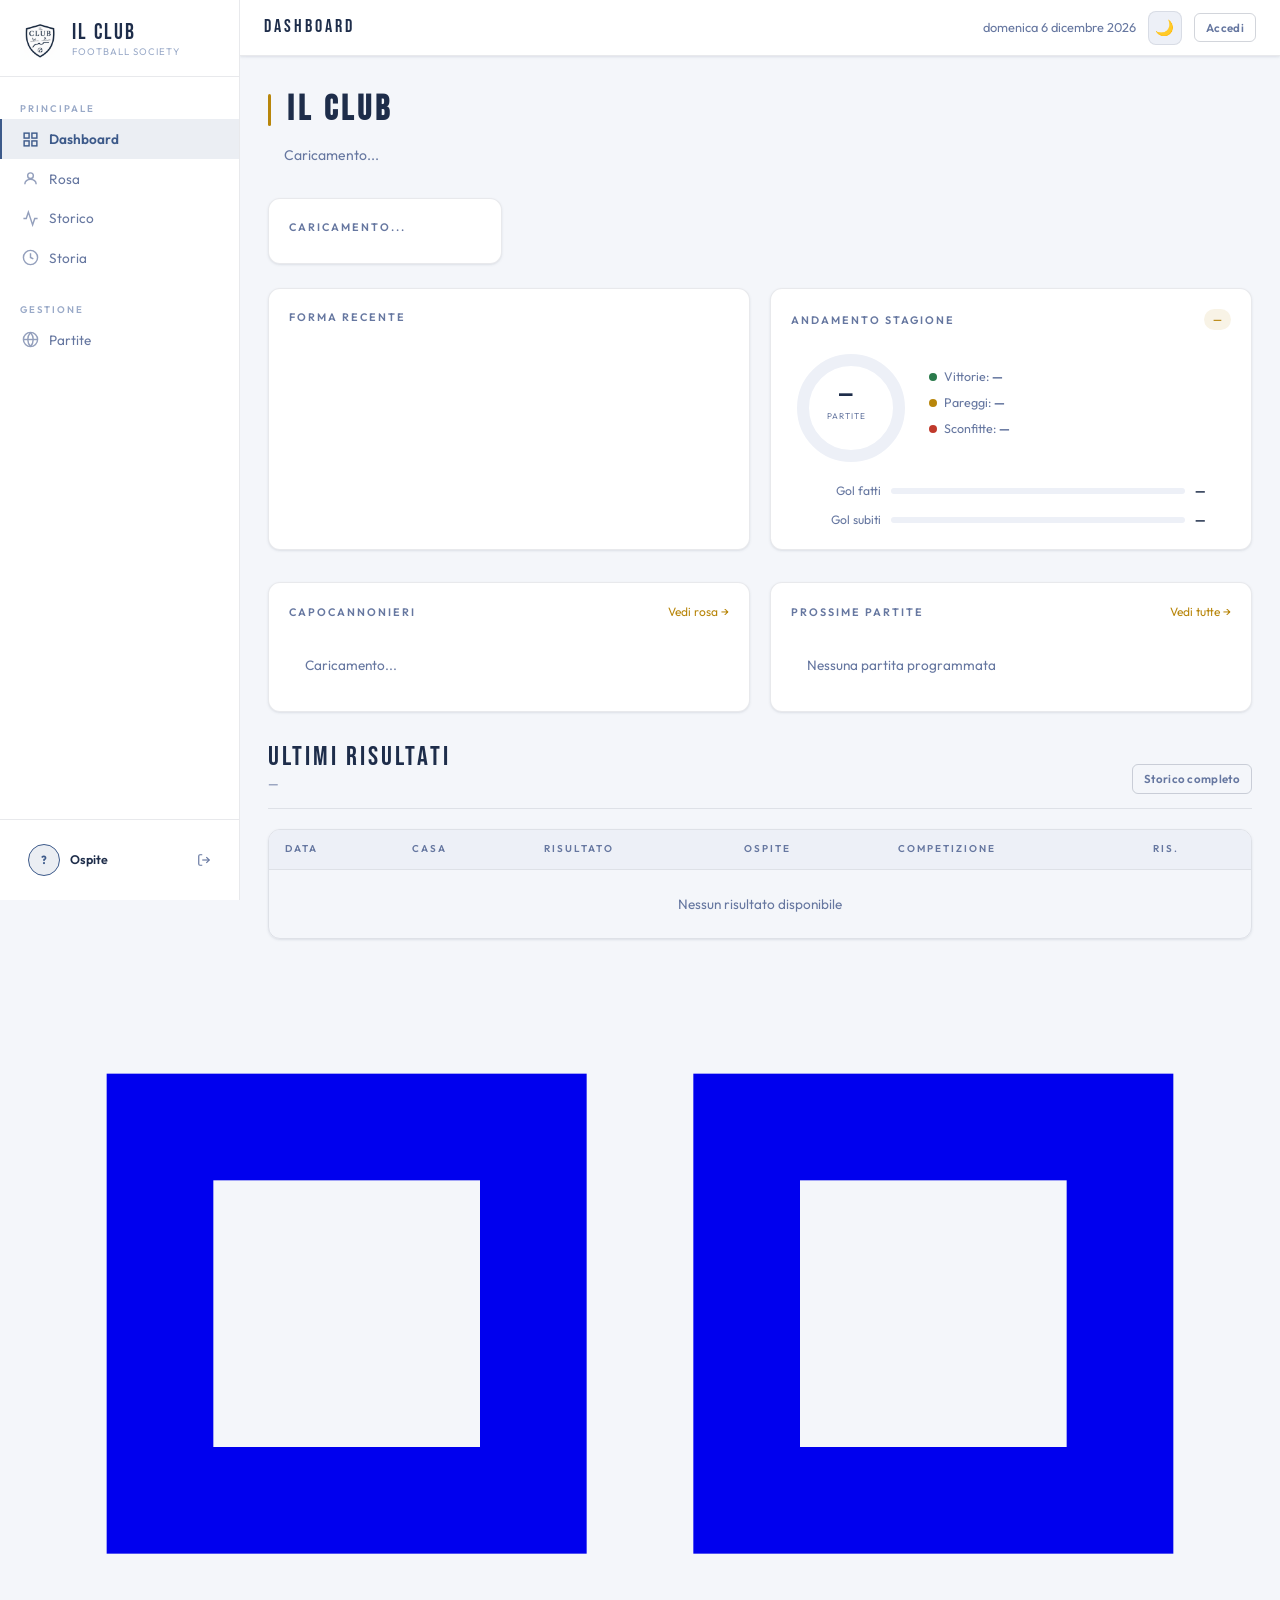
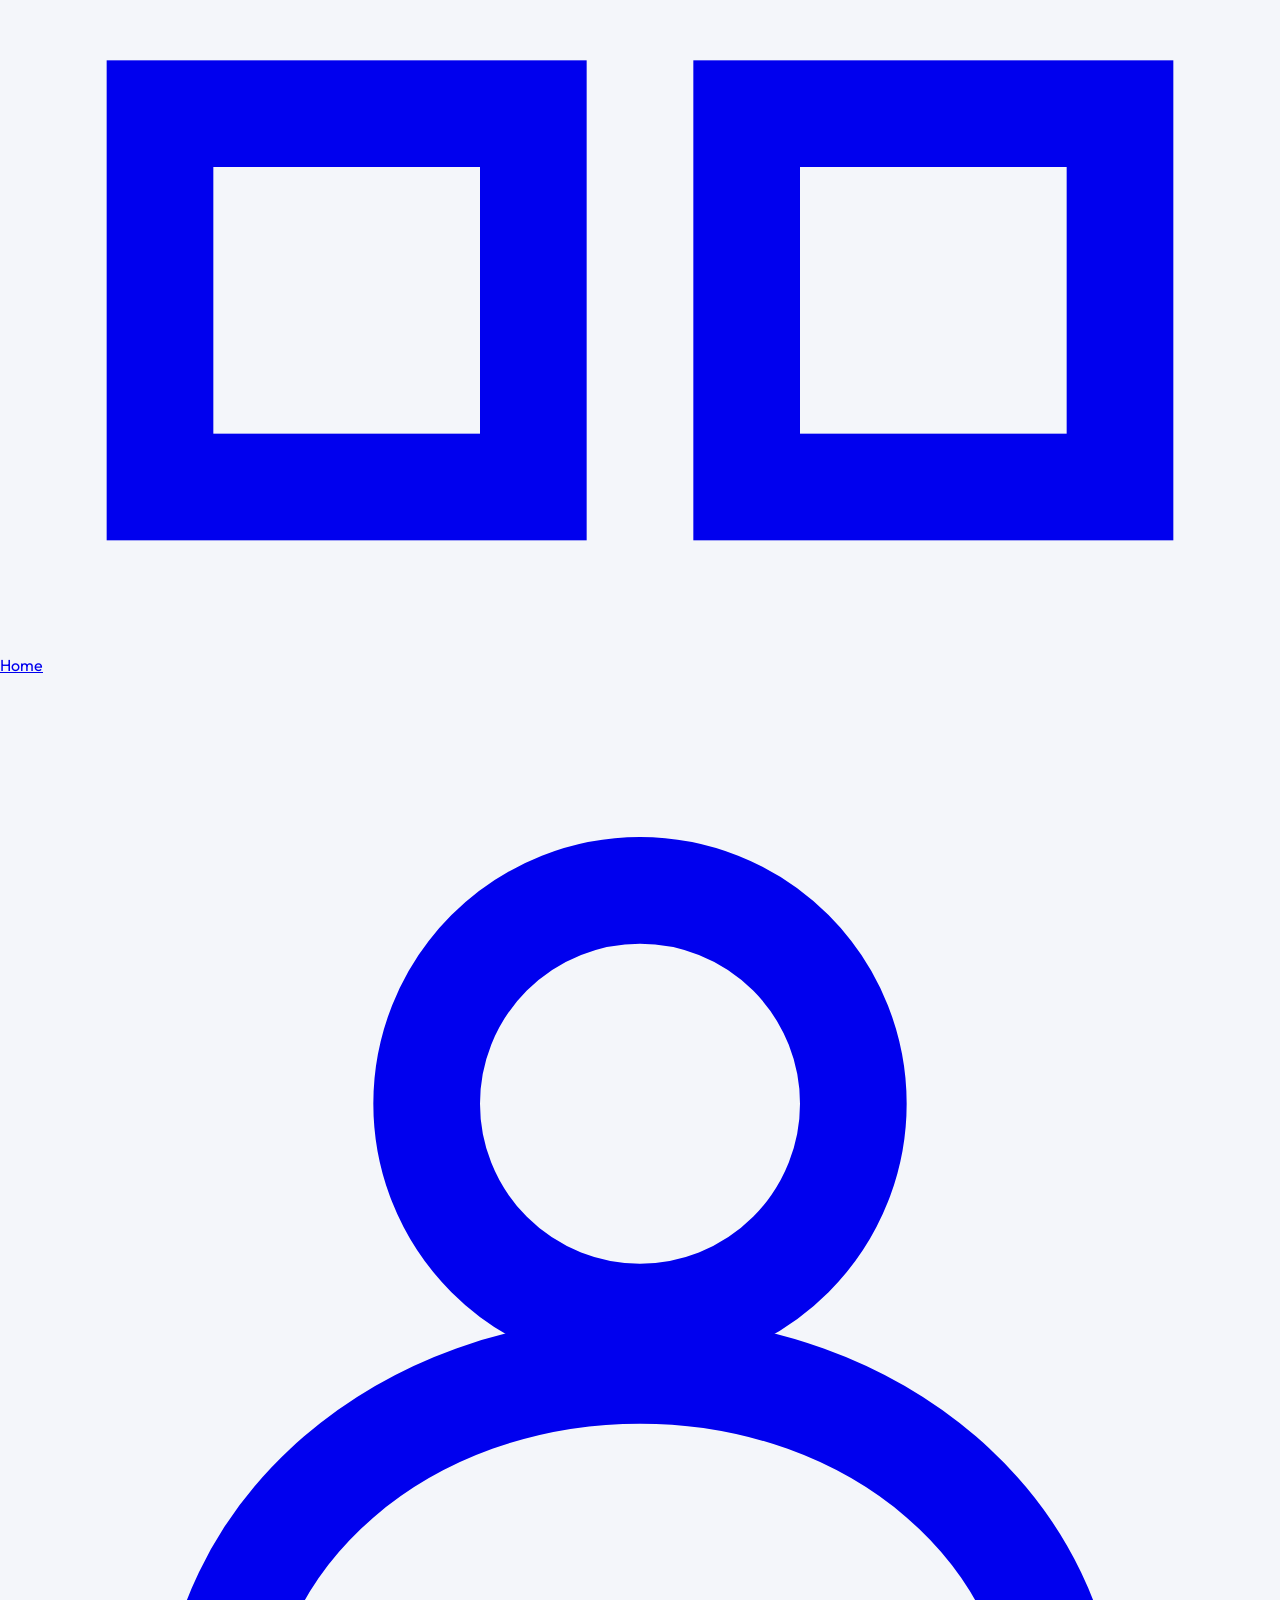
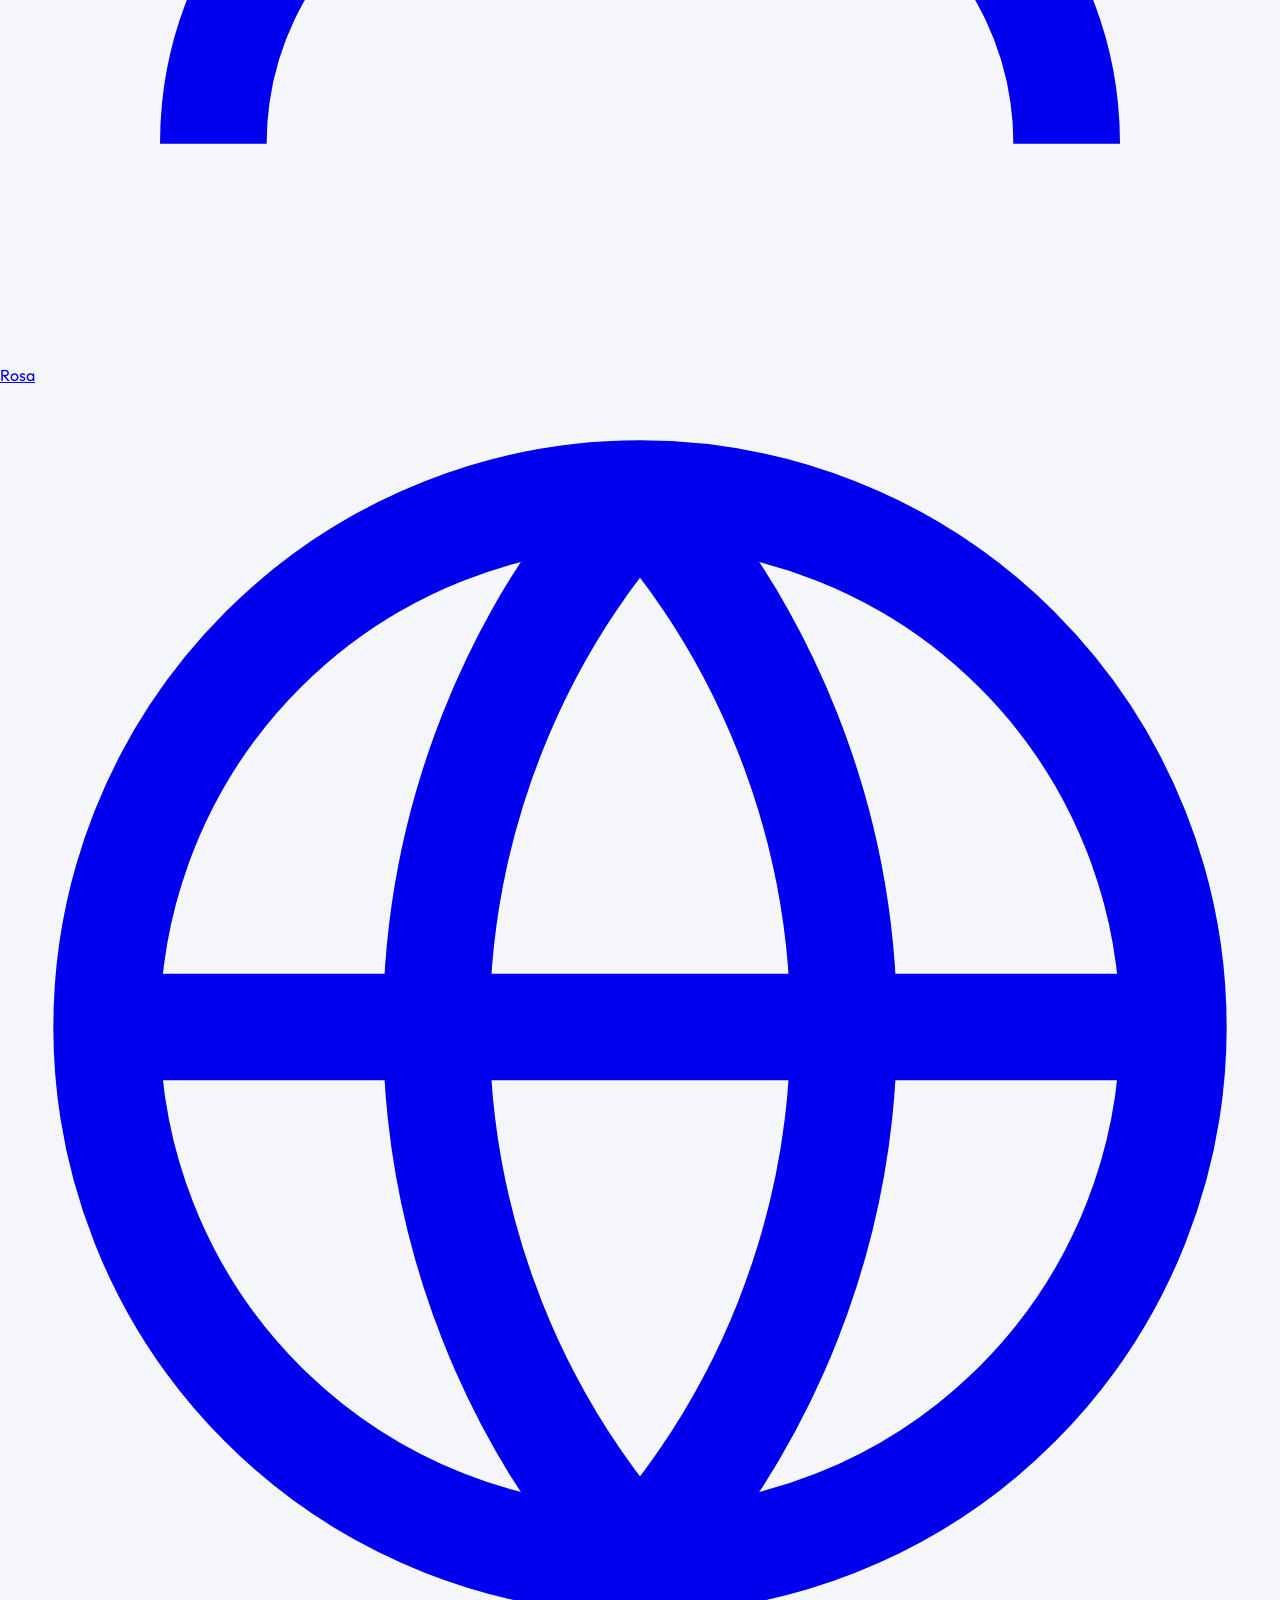
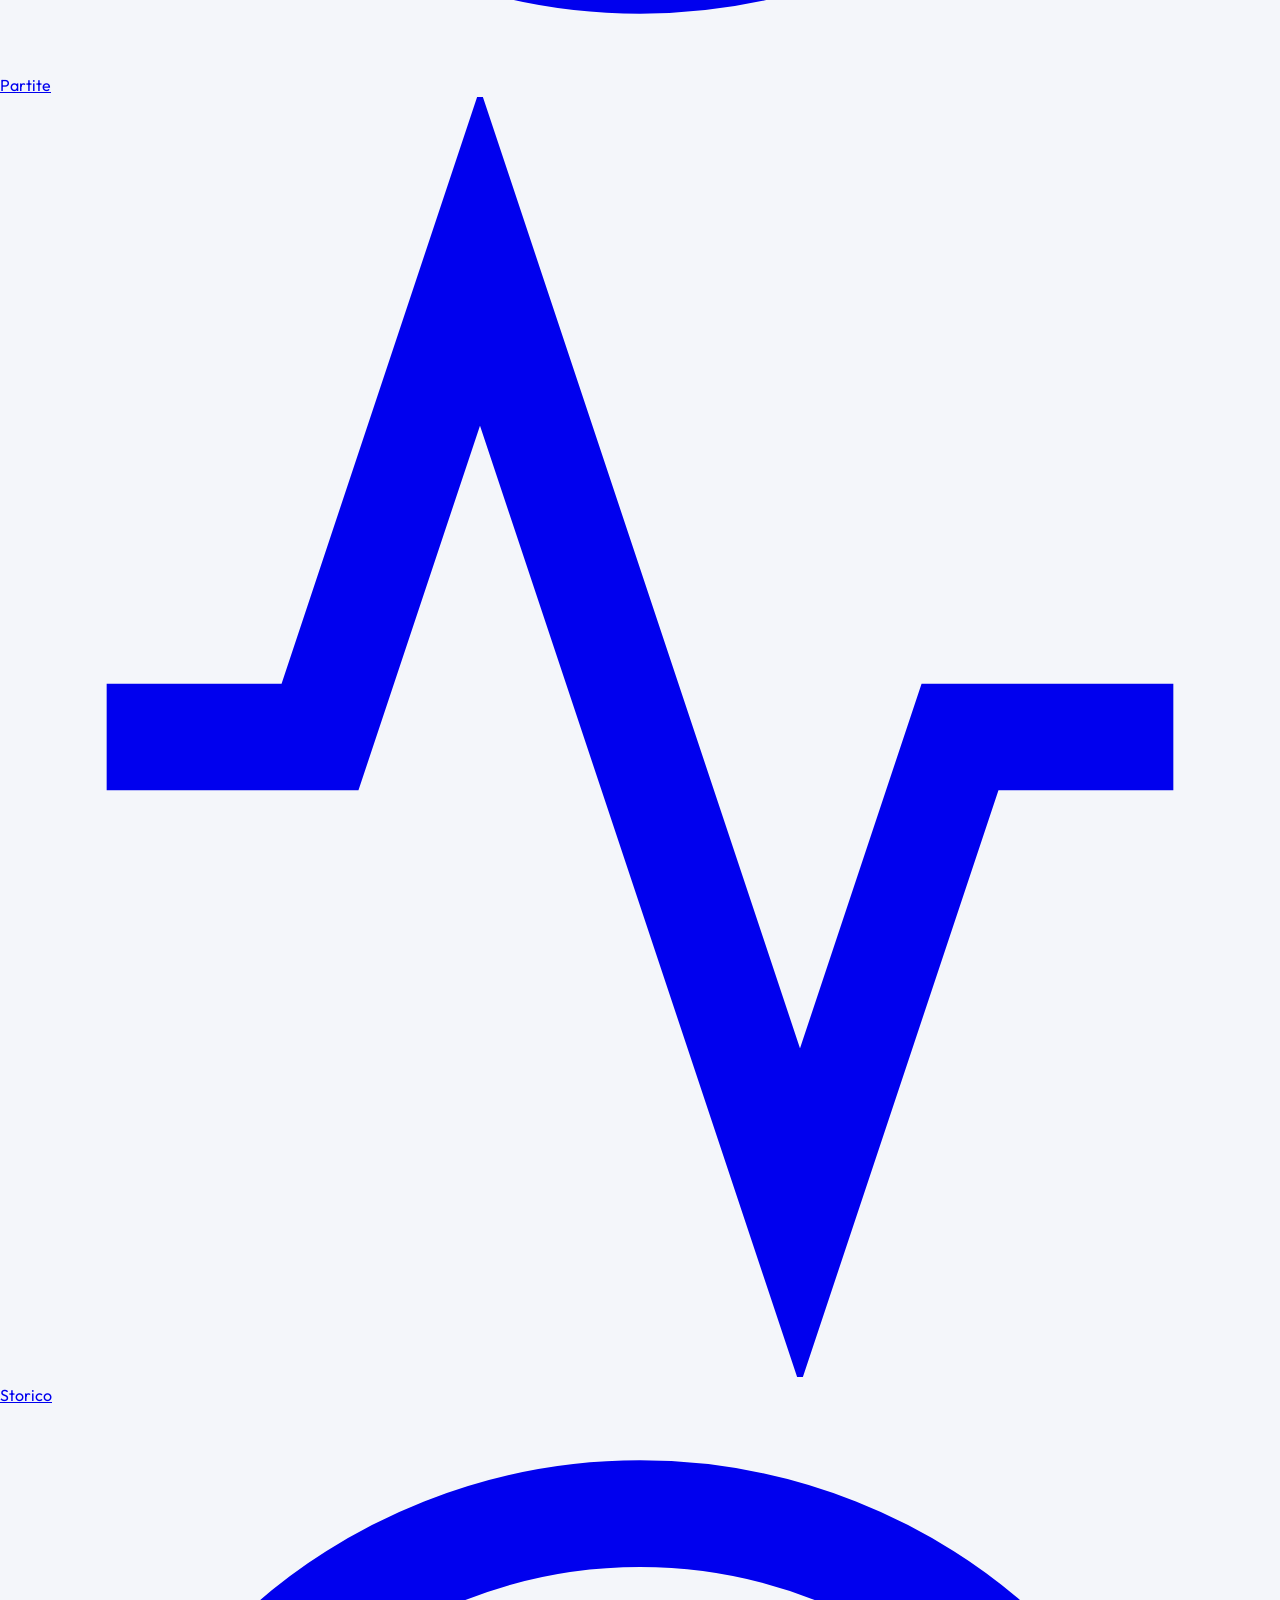
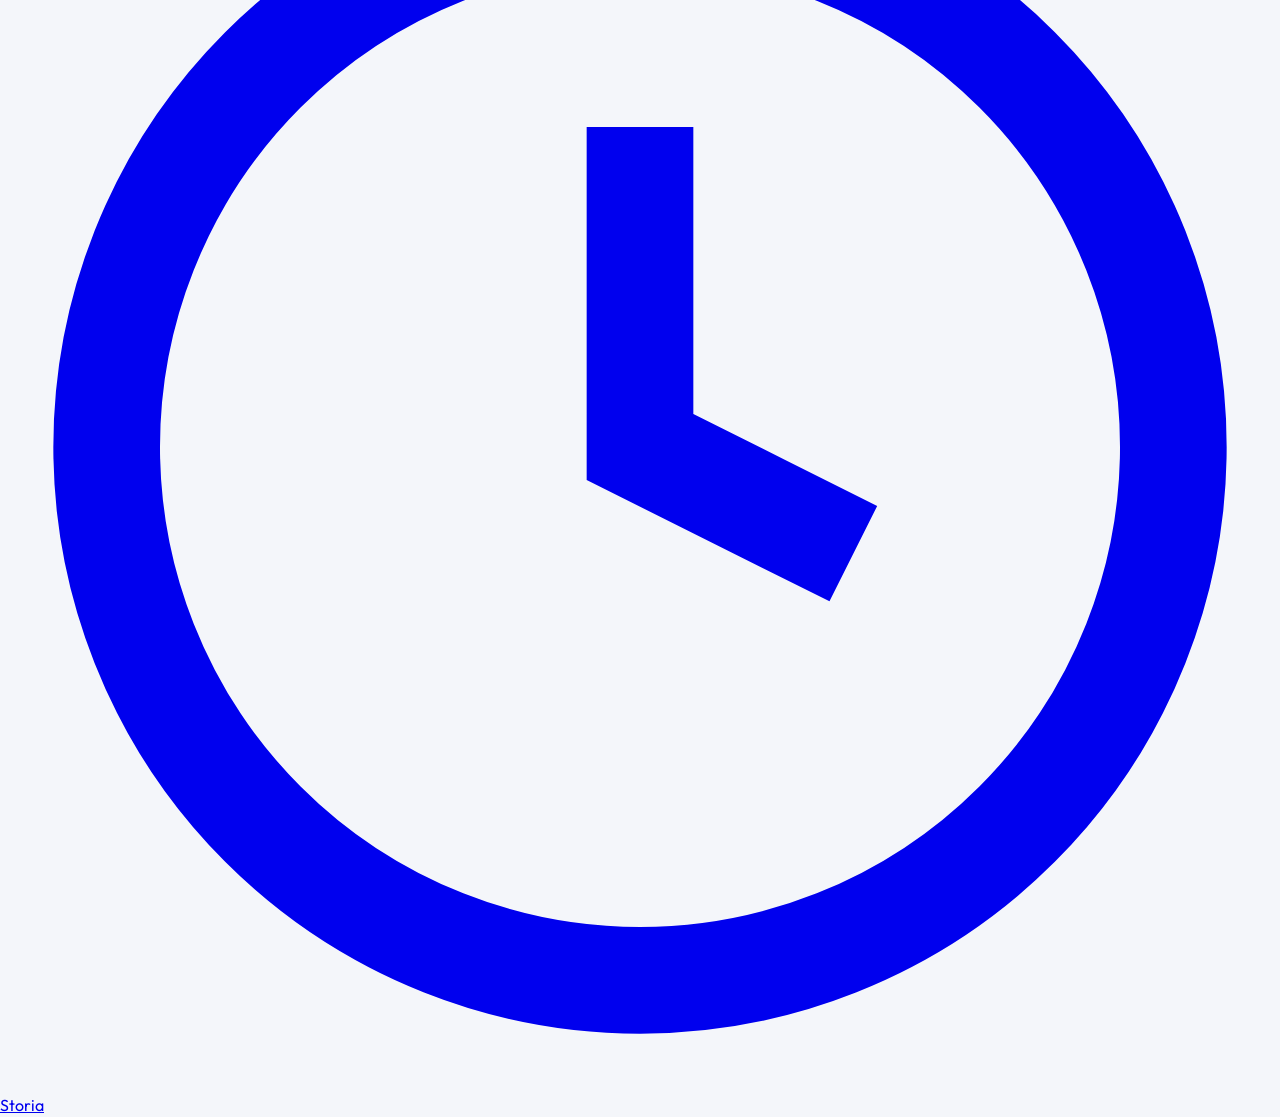
==== commit 68b3d26a: "Aggiornamento file principali Aggiornamento file principali con introduzione di funzionalità smartph" ====
--- a/index.html
+++ b/index.html
@@ -12,17 +12,21 @@
 
   <div class="main-content">
     <div class="topbar">
-      <button onclick="toggleSidebar()" style="display:none;background:none;border:none;color:var(--white);cursor:pointer;font-size:1.4rem" id="menu-btn">☰</button>
-      <span class="topbar-title">DASHBOARD</span>
+      <div class="topbar-left">
+        <button class="menu-btn" onclick="toggleSidebar()" id="menu-btn" aria-label="Menu">
+          <svg viewBox="0 0 24 24" fill="none" stroke="currentColor" stroke-width="2"><line x1="3" y1="6" x2="21" y2="6"/><line x1="3" y1="12" x2="21" y2="12"/><line x1="3" y1="18" x2="21" y2="18"/></svg>
+        </button>
+        <span class="topbar-title">DASHBOARD</span>
+      </div>
       <div class="topbar-actions">
         <span id="today-date" style="font-size:.8rem;color:var(--muted)"></span>
+        <button class="theme-toggle" onclick="toggleTheme()" title="Cambia tema">🌙</button>
         <a href="login.html" class="btn btn-ghost btn-sm" id="login-btn">Accedi</a>
       </div>
     </div>
 
     <div class="page-content">
 
-      <!-- Welcome banner -->
       <div style="margin-bottom:2rem" class="fade-up">
         <div style="display:flex;align-items:center;gap:1rem;margin-bottom:.5rem">
           <div style="width:3px;height:2rem;background:var(--gold);border-radius:2px"></div>
@@ -31,15 +35,11 @@
         <p style="font-size:.875rem;color:var(--muted);padding-left:1rem" id="welcome-sub">Caricamento...</p>
       </div>
 
-      <!-- Stat cards -->
       <div class="stat-grid fade-up delay-1" id="stat-grid">
         <div class="stat-card"><div class="stat-label">Caricamento...</div></div>
       </div>
 
-      <!-- Charts row -->
       <div class="grid-2 fade-up delay-2" style="margin-bottom:2rem">
-
-        <!-- Forma recente -->
         <div class="card">
           <div class="card-header">
             <span class="card-title">Forma recente</span>
@@ -47,8 +47,6 @@
           </div>
           <div class="bar-chart" id="monthly-chart"></div>
         </div>
-
-        <!-- W/D/L donut -->
         <div class="card">
           <div class="card-header">
             <span class="card-title">Andamento stagione</span>
@@ -73,7 +71,6 @@
               <div class="legend-item"><div class="legend-dot" style="background:var(--red)"></div><span>Sconfitte: <strong id="leg-l">—</strong></span></div>
             </div>
           </div>
-          <!-- Gol chart -->
           <div style="margin-top:1.5rem">
             <div class="bar-chart">
               <div class="bar-row">
@@ -91,7 +88,6 @@
         </div>
       </div>
 
-      <!-- Top scorers + Upcoming -->
       <div class="grid-2 fade-up delay-3" style="margin-bottom:2rem">
         <div class="card">
           <div class="card-header">
@@ -100,7 +96,6 @@
           </div>
           <div id="top-scorers"><div style="padding:1rem;color:var(--muted);font-size:.85rem">Caricamento...</div></div>
         </div>
-
         <div class="card">
           <div class="card-header">
             <span class="card-title">Prossime partite</span>
@@ -110,7 +105,6 @@
         </div>
       </div>
 
-      <!-- Ultimi risultati -->
       <div class="fade-up delay-4">
         <div class="section-header">
           <div>
@@ -122,14 +116,7 @@
         <div class="table-wrap">
           <table>
             <thead>
-              <tr>
-                <th>Data</th>
-                <th>Casa</th>
-                <th>Risultato</th>
-                <th>Ospite</th>
-                <th>Competizione</th>
-                <th>Ris.</th>
-              </tr>
+              <tr><th>Data</th><th>Casa</th><th>Risultato</th><th>Ospite</th><th>Competizione</th><th>Ris.</th></tr>
             </thead>
             <tbody id="results-table">
               <tr><td colspan="6" style="text-align:center;color:var(--muted);padding:1.5rem">Caricamento...</td></tr>
@@ -138,18 +125,28 @@
         </div>
       </div>
 
-    </div><!-- /page-content -->
-  </div><!-- /main-content -->
+    </div>
+  </div>
 </div>
 
 <div id="toast" class="toast"></div>
-
 <script src="./js/app.js"></script>
 <script src="./js/sidebar.js"></script>
 <script>
-const CIRC = 2 * Math.PI * 48; // ≈ 301.6
-
-// ---- Helpers rendering ----
+const CIRC = 2 * Math.PI * 48;
+
+// Theme
+function toggleTheme() {
+  const isDark = document.documentElement.getAttribute('data-theme') === 'dark';
+  document.documentElement.setAttribute('data-theme', isDark ? '' : 'dark');
+  localStorage.setItem('ilclub_theme', isDark ? 'light' : 'dark');
+  document.querySelector('.theme-toggle').textContent = isDark ? '🌙' : '☀️';
+}
+(function(){
+  const t = localStorage.getItem('ilclub_theme');
+  if (t === 'dark') { document.documentElement.setAttribute('data-theme','dark'); }
+})();
+
 function renderStatsCards(stats) {
   if (!stats) return;
   const sg = document.getElementById('stat-grid');
@@ -157,10 +154,10 @@
   const avgGoals = stats.played > 0 ? (stats.gf / stats.played).toFixed(1) : '—';
   const gdSign = stats.gd >= 0 ? '+' : '';
   const cards = [
-    { label:'Punti',      val: stats.pts,          sub:`${stats.played} partite giocate`,          badge:'badge-gold',  badgeTxt:`${stats.w*3}+${stats.d}` },
-    { label:'Vittorie',   val: stats.w,             sub:`${winRate}% win rate`,                     badge:'badge-green', badgeTxt:'↑' },
-    { label:'Gol segnati',val: stats.gf,            sub:`Media ${avgGoals} a partita`,              badge:'badge-blue',  badgeTxt:'GF' },
-    { label:'Diff. reti', val: `${gdSign}${stats.gd}`, sub:`${stats.gf} fatti · ${stats.ga} subiti`, badge: stats.gd >= 0 ? 'badge-green' : 'badge-red', badgeTxt: stats.gd >= 0 ? '↑' : '↓' },
+    { label:'Punti',      val: stats.pts,               sub:`${stats.played} partite giocate`,          badge:'badge-gold',  badgeTxt:`${stats.w*3}+${stats.d}` },
+    { label:'Vittorie',   val: stats.w,                  sub:`${winRate}% win rate`,                     badge:'badge-green', badgeTxt:'↑' },
+    { label:'Gol segnati',val: stats.gf,                 sub:`Media ${avgGoals} a partita`,              badge:'badge-blue',  badgeTxt:'GF' },
+    { label:'Diff. reti', val: `${gdSign}${stats.gd}`,   sub:`${stats.gf} fatti · ${stats.ga} subiti`,  badge: stats.gd >= 0 ? 'badge-green' : 'badge-red', badgeTxt: stats.gd >= 0 ? '↑' : '↓' },
   ];
   sg.innerHTML = cards.map(c => `
     <div class="stat-card">
@@ -168,8 +165,7 @@
       <div class="stat-value">${c.val}</div>
       <div><span class="stat-badge ${c.badge}">${c.badgeTxt}</span></div>
       <div class="stat-sub">${c.sub}</div>
-    </div>
-  `).join('');
+    </div>`).join('');
 }
 
 function renderDonut(stats) {
@@ -192,7 +188,6 @@
   document.getElementById('leg-d').textContent = stats.d;
   document.getElementById('leg-l').textContent = stats.l;
   document.getElementById('pts-pill').textContent = `${stats.pts} pts`;
-
   const maxG = Math.max(stats.gf, stats.ga, 1);
   setTimeout(() => {
     document.getElementById('bar-gf').style.width = (stats.gf / maxG * 100) + '%';
@@ -234,8 +229,7 @@
   mc.innerHTML = Object.entries(months).map(([m, v]) => {
     const tot = v.w + v.d + v.l;
     const wPct = Math.round(v.w / tot * 100);
-    return `
-    <div class="bar-row">
+    return `<div class="bar-row">
       <span class="bar-label">${m}</span>
       <div class="bar-track"><div class="bar-fill green" style="width:${wPct}%"></div></div>
       <span class="bar-val">${v.w}V ${v.d}P ${v.l}S</span>
@@ -247,10 +241,7 @@
   const sorted   = [...players].sort((a, b) => b.goals - a.goals).slice(0, 5);
   const maxGoals = sorted[0]?.goals || 1;
   const ts = document.getElementById('top-scorers');
-  if (sorted.length === 0) {
-    ts.innerHTML = '<div style="color:var(--muted);font-size:.85rem;padding:1rem">Nessun dato</div>';
-    return;
-  }
+  if (sorted.length === 0) { ts.innerHTML = '<div style="color:var(--muted);font-size:.85rem;padding:1rem">Nessun dato</div>'; return; }
   ts.innerHTML = `<div class="bar-chart">${sorted.map((p, i) => `
     <div class="bar-row">
       <span class="bar-label" style="font-size:.78rem;color:var(--white)">${i + 1}. ${p.name.split(' ').pop()}</span>
@@ -261,10 +252,7 @@
 
 function renderUpcoming(upcoming) {
   const ul = document.getElementById('upcoming-list');
-  if (!upcoming || upcoming.length === 0) {
-    ul.innerHTML = '<div style="color:var(--muted);font-size:.85rem;padding:1rem">Nessuna partita programmata</div>';
-    return;
-  }
+  if (!upcoming || upcoming.length === 0) { ul.innerHTML = '<div style="color:var(--muted);font-size:.85rem;padding:1rem">Nessuna partita programmata</div>'; return; }
   ul.innerHTML = upcoming.slice(0, 4).map(m => `
     <div style="display:flex;align-items:center;justify-content:space-between;padding:.75rem 0;border-bottom:1px solid var(--border)">
       <div>
@@ -275,16 +263,12 @@
         <span class="pill ${m.venue === 'Casa' ? 'pill-blue' : 'pill-gray'}">${m.venue}</span>
         <div style="font-size:.7rem;color:var(--muted);margin-top:.25rem">${m.comp}</div>
       </div>
-    </div>
-  `).join('');
+    </div>`).join('');
 }
 
 function renderResultsTable(results) {
   const rt = document.getElementById('results-table');
-  if (!results || results.length === 0) {
-    rt.innerHTML = '<tr><td colspan="6" style="text-align:center;color:var(--muted);padding:1.5rem">Nessun risultato disponibile</td></tr>';
-    return;
-  }
+  if (!results || results.length === 0) { rt.innerHTML = '<tr><td colspan="6" style="text-align:center;color:var(--muted);padding:1.5rem">Nessun risultato disponibile</td></tr>'; return; }
   rt.innerHTML = [...results].slice(-6).reverse().map(r => {
     const home = r.home === 'Il Club';
     const myG  = home ? r.gh : r.ga;
@@ -303,8 +287,15 @@
   }).join('');
 }
 
-// ---- Main load ----
 document.addEventListener('DOMContentLoaded', async () => {
+  // Applica tema salvato
+  const savedTheme = localStorage.getItem('ilclub_theme');
+  if (savedTheme === 'dark') {
+    document.documentElement.setAttribute('data-theme','dark');
+    const tt = document.querySelector('.theme-toggle');
+    if (tt) tt.textContent = '☀️';
+  }
+
   document.getElementById('today-date').textContent = new Date().toLocaleDateString('it-IT', {
     weekday:'long', day:'numeric', month:'long', year:'numeric'
   });
@@ -314,12 +305,11 @@
   if (AUTH.currentUser) {
     lb.textContent = AUTH.currentUser.name;
     lb.href = '#';
-    lb.onclick = () => AUTH.logout();
+    lb.onclick = () => { if (confirm('Vuoi uscire?')) AUTH.logout(); };
     document.getElementById('welcome-text').textContent = `Ciao, ${AUTH.currentUser.name.split(' ')[0]}`;
   }
 
   try {
-    // Caricamento parallelo di tutti i dati
     const [team, stats, results, players, upcoming] = await Promise.all([
       DB.getTeam().catch(() => null),
       DB.getStats().catch(() => null),
@@ -327,19 +317,10 @@
       DB.getPlayers().catch(() => []),
       DB.getUpcoming().catch(() => []),
     ]);
-
-    // Welcome subtitle con dati squadra
     if (team) {
-      document.getElementById('welcome-sub').textContent =
-        `${team.name} · ${team.city} · Stagione corrente`;
-    }
-
-    // Sottotitolo tabella risultati
-    if (team) {
+      document.getElementById('welcome-sub').textContent = `${team.name} · ${team.city} · Stagione corrente`;
       document.getElementById('season-subtitle').textContent = `Stagione corrente — ${team.name}`;
     }
-
-    // Render components
     if (stats)   renderStatsCards(stats);
     if (stats)   renderDonut(stats);
     if (results.length) renderResultsStrip(results);
@@ -347,19 +328,11 @@
     if (players.length) renderTopScorers(players);
     renderUpcoming(upcoming);
     renderResultsTable(results);
-
   } catch (err) {
     console.error('Errore caricamento dashboard:', err);
-    UI.toast('Impossibile connettersi al server. Verifica la configurazione API.', 'error');
+    UI.toast('Impossibile connettersi al server.', 'error');
   }
 });
-
-function toggleSidebar() {
-  const s = document.getElementById('sidebar');
-  const o = document.getElementById('sidebar-overlay');
-  s.classList.toggle('open');
-  o.style.display = s.classList.contains('open') ? '' : 'none';
-}
 </script>
 </body>
 </html>
--- a/style/main.css
+++ b/style/main.css
@@ -658,3 +658,5 @@
   .topbar{padding-top:max(0px,env(safe-area-inset-top))}
   .sidebar{padding-top:max(0px,env(safe-area-inset-top))}
 }
+
+/* === PATCH v2: topbar-left già definito sopra, aggiunto per sicurezza === */
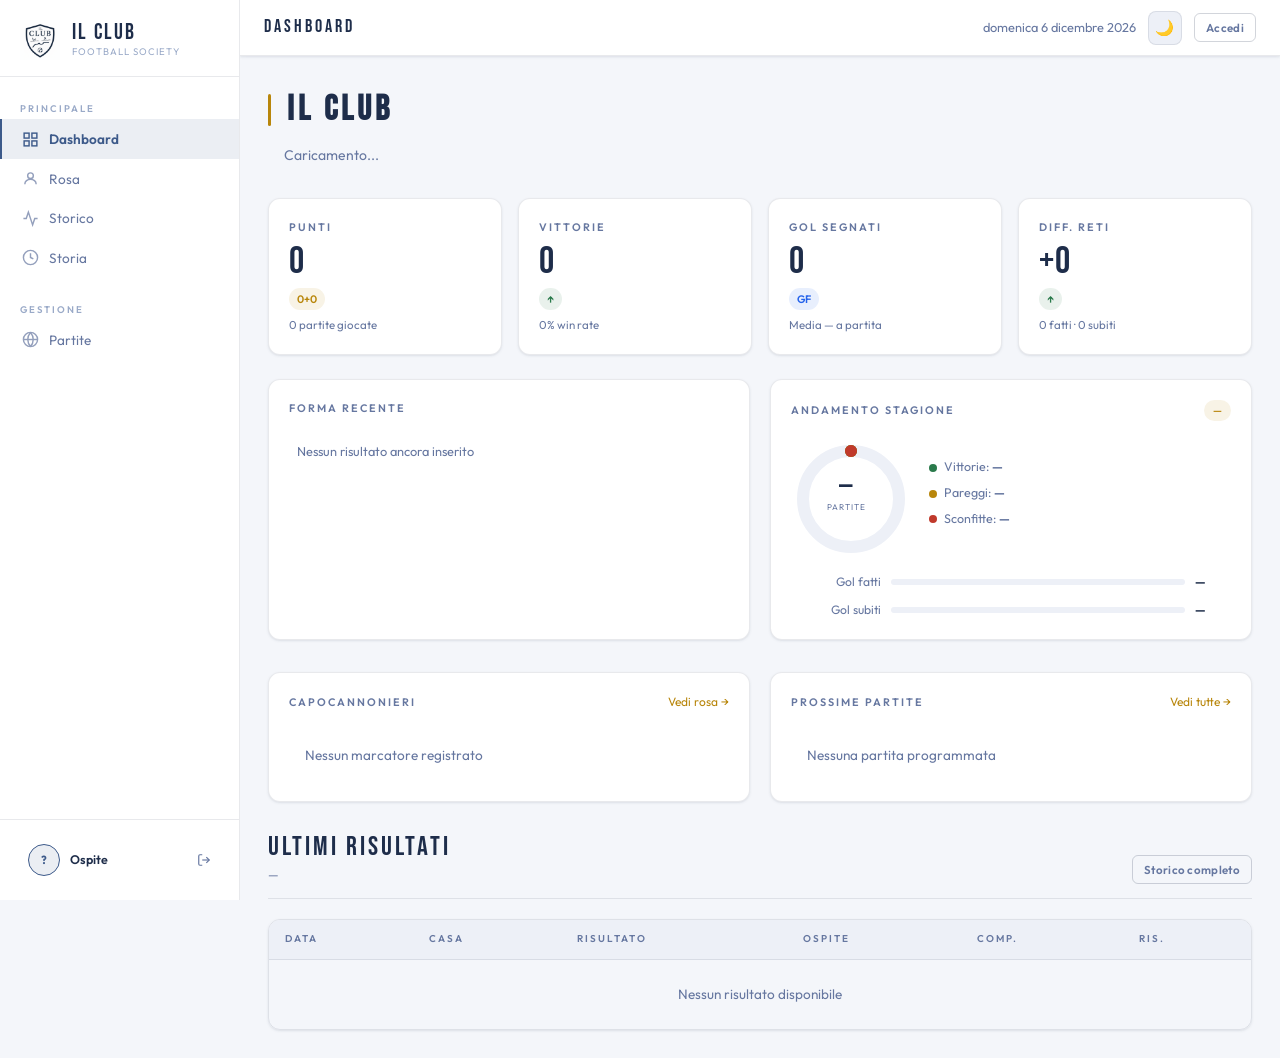
==== commit a1dc73df: "aggiornamento file aggiornamento file, aggiunta animazioni e integrazione funzionalità" ====
--- a/index.html
+++ b/index.html
@@ -13,7 +13,7 @@
   <div class="main-content">
     <div class="topbar">
       <div class="topbar-left">
-        <button class="menu-btn" onclick="toggleSidebar()" id="menu-btn" aria-label="Menu">
+        <button class="menu-btn" onclick="toggleSidebar()" aria-label="Menu">
           <svg viewBox="0 0 24 24" fill="none" stroke="currentColor" stroke-width="2"><line x1="3" y1="6" x2="21" y2="6"/><line x1="3" y1="12" x2="21" y2="12"/><line x1="3" y1="18" x2="21" y2="18"/></svg>
         </button>
         <span class="topbar-title">DASHBOARD</span>
@@ -27,6 +27,7 @@
 
     <div class="page-content">
 
+      <!-- Welcome -->
       <div style="margin-bottom:2rem" class="fade-up">
         <div style="display:flex;align-items:center;gap:1rem;margin-bottom:.5rem">
           <div style="width:3px;height:2rem;background:var(--gold);border-radius:2px"></div>
@@ -35,18 +36,26 @@
         <p style="font-size:.875rem;color:var(--muted);padding-left:1rem" id="welcome-sub">Caricamento...</p>
       </div>
 
+      <!-- Stat cards -->
       <div class="stat-grid fade-up delay-1" id="stat-grid">
         <div class="stat-card"><div class="stat-label">Caricamento...</div></div>
       </div>
 
+      <!-- Forma + Donut -->
       <div class="grid-2 fade-up delay-2" style="margin-bottom:2rem">
+
+        <!-- Forma recente -->
         <div class="card">
           <div class="card-header">
             <span class="card-title">Forma recente</span>
             <div class="results-strip" id="results-strip"></div>
           </div>
-          <div class="bar-chart" id="monthly-chart"></div>
-        </div>
+          <div class="bar-chart" id="monthly-chart">
+            <div style="color:var(--muted);font-size:.8rem;padding:.5rem">Caricamento...</div>
+          </div>
+        </div>
+
+        <!-- W/D/L donut -->
         <div class="card">
           <div class="card-header">
             <span class="card-title">Andamento stagione</span>
@@ -56,9 +65,9 @@
             <div class="donut">
               <svg viewBox="0 0 120 120" width="120" height="120">
                 <circle cx="60" cy="60" r="48" fill="none" stroke="var(--surface2)" stroke-width="12"/>
-                <circle id="arc-w" cx="60" cy="60" r="48" fill="none" stroke="var(--green)"  stroke-width="12" stroke-dasharray="0 302"/>
-                <circle id="arc-d" cx="60" cy="60" r="48" fill="none" stroke="var(--gold)"   stroke-width="12" stroke-dasharray="0 302" stroke-dashoffset="0"/>
-                <circle id="arc-l" cx="60" cy="60" r="48" fill="none" stroke="var(--red)"    stroke-width="12" stroke-dasharray="0 302" stroke-dashoffset="0"/>
+                <circle id="arc-w" cx="60" cy="60" r="48" fill="none" stroke="var(--green)"  stroke-width="12" stroke-dasharray="0 302" stroke-linecap="round"/>
+                <circle id="arc-d" cx="60" cy="60" r="48" fill="none" stroke="var(--gold)"   stroke-width="12" stroke-dasharray="0 302" stroke-dashoffset="0" stroke-linecap="round"/>
+                <circle id="arc-l" cx="60" cy="60" r="48" fill="none" stroke="var(--red)"    stroke-width="12" stroke-dasharray="0 302" stroke-dashoffset="0" stroke-linecap="round"/>
               </svg>
               <div class="donut-center">
                 <span class="donut-num" id="donut-num">—</span>
@@ -88,6 +97,7 @@
         </div>
       </div>
 
+      <!-- Capocannonieri + Prossime -->
       <div class="grid-2 fade-up delay-3" style="margin-bottom:2rem">
         <div class="card">
           <div class="card-header">
@@ -105,6 +115,7 @@
         </div>
       </div>
 
+      <!-- Ultimi risultati -->
       <div class="fade-up delay-4">
         <div class="section-header">
           <div>
@@ -116,7 +127,7 @@
         <div class="table-wrap">
           <table>
             <thead>
-              <tr><th>Data</th><th>Casa</th><th>Risultato</th><th>Ospite</th><th>Competizione</th><th>Ris.</th></tr>
+              <tr><th>Data</th><th>Casa</th><th>Risultato</th><th>Ospite</th><th>Comp.</th><th>Ris.</th></tr>
             </thead>
             <tbody id="results-table">
               <tr><td colspan="6" style="text-align:center;color:var(--muted);padding:1.5rem">Caricamento...</td></tr>
@@ -133,9 +144,9 @@
 <script src="./js/app.js"></script>
 <script src="./js/sidebar.js"></script>
 <script>
-const CIRC = 2 * Math.PI * 48;
-
-// Theme
+const CIRC = 2 * Math.PI * 48; // ≈ 301.6
+
+// ---- Tema ----
 function toggleTheme() {
   const isDark = document.documentElement.getAttribute('data-theme') === 'dark';
   document.documentElement.setAttribute('data-theme', isDark ? '' : 'dark');
@@ -144,120 +155,254 @@
 }
 (function(){
   const t = localStorage.getItem('ilclub_theme');
-  if (t === 'dark') { document.documentElement.setAttribute('data-theme','dark'); }
+  if (t === 'dark') {
+    document.documentElement.setAttribute('data-theme','dark');
+    document.addEventListener('DOMContentLoaded', () => {
+      const tt = document.querySelector('.theme-toggle');
+      if (tt) tt.textContent = '☀️';
+    });
+  }
 })();
 
+// ---- Animazione numerica ----
+function animateNumber(el, target, duration = 800, suffix = '') {
+  const start = performance.now();
+  const from = 0;
+  function step(now) {
+    const p = Math.min((now - start) / duration, 1);
+    const ease = 1 - Math.pow(1 - p, 3); // ease-out cubic
+    const val = Math.round(from + (target - from) * ease);
+    el.textContent = val + suffix;
+    if (p < 1) requestAnimationFrame(step);
+  }
+  requestAnimationFrame(step);
+}
+
+// ---- Stat cards — dati da results + players ----
 function renderStatsCards(stats) {
   if (!stats) return;
   const sg = document.getElementById('stat-grid');
   const winRate = stats.played > 0 ? Math.round(stats.w / stats.played * 100) : 0;
   const avgGoals = stats.played > 0 ? (stats.gf / stats.played).toFixed(1) : '—';
   const gdSign = stats.gd >= 0 ? '+' : '';
+
   const cards = [
-    { label:'Punti',      val: stats.pts,               sub:`${stats.played} partite giocate`,          badge:'badge-gold',  badgeTxt:`${stats.w*3}+${stats.d}` },
-    { label:'Vittorie',   val: stats.w,                  sub:`${winRate}% win rate`,                     badge:'badge-green', badgeTxt:'↑' },
-    { label:'Gol segnati',val: stats.gf,                 sub:`Media ${avgGoals} a partita`,              badge:'badge-blue',  badgeTxt:'GF' },
-    { label:'Diff. reti', val: `${gdSign}${stats.gd}`,   sub:`${stats.gf} fatti · ${stats.ga} subiti`,  badge: stats.gd >= 0 ? 'badge-green' : 'badge-red', badgeTxt: stats.gd >= 0 ? '↑' : '↓' },
+    { label:'Punti',       val: stats.pts,   sub:`${stats.played} partite giocate`, badge:'badge-gold',  badgeTxt:`${stats.w*3}+${stats.d}`, animate: true },
+    { label:'Vittorie',    val: stats.w,     sub:`${winRate}% win rate`,            badge:'badge-green', badgeTxt:'↑',                        animate: true },
+    { label:'Gol segnati', val: stats.gf,    sub:`Media ${avgGoals} a partita`,     badge:'badge-blue',  badgeTxt:'GF',                       animate: true },
+    { label:'Diff. reti',  val: Math.abs(stats.gd), sub:`${stats.gf} fatti · ${stats.ga} subiti`,
+      badge: stats.gd >= 0 ? 'badge-green' : 'badge-red',
+      badgeTxt: stats.gd >= 0 ? '↑' : '↓',
+      prefix: gdSign,
+      animate: true },
   ];
-  sg.innerHTML = cards.map(c => `
-    <div class="stat-card">
+
+  sg.innerHTML = cards.map((c, i) => `
+    <div class="stat-card" style="animation-delay:${i*0.07}s">
       <div class="stat-label">${c.label}</div>
-      <div class="stat-value">${c.val}</div>
+      <div class="stat-value" id="sv-${i}">0</div>
       <div><span class="stat-badge ${c.badge}">${c.badgeTxt}</span></div>
       <div class="stat-sub">${c.sub}</div>
     </div>`).join('');
-}
-
+
+  // Anima i numeri dopo render
+  requestAnimationFrame(() => {
+    cards.forEach((c, i) => {
+      const el = document.getElementById('sv-' + i);
+      if (!el) return;
+      if (i === 3) {
+        animateNumber(el, Math.abs(stats.gd), 900);
+        // Fix prefix dopo animazione
+        setTimeout(() => { el.textContent = `${gdSign}${stats.gd}`; }, 920);
+      } else {
+        animateNumber(el, c.val, 800 + i * 80);
+      }
+    });
+  });
+}
+
+// ---- Donut — animazione tramite CSS transition ----
 function renderDonut(stats) {
   if (!stats || stats.played === 0) return;
   const total = CIRC;
-  const wSlice = (stats.w / stats.played) * total;
-  const dSlice = (stats.d / stats.played) * total;
-  const lSlice = (stats.l / stats.played) * total;
-  setTimeout(() => {
-    document.getElementById('arc-w').setAttribute('stroke-dasharray', `${wSlice} ${total}`);
-    const arcD = document.getElementById('arc-d');
-    arcD.setAttribute('stroke-dasharray', `${dSlice} ${total}`);
-    arcD.setAttribute('stroke-dashoffset', -wSlice);
-    const arcL = document.getElementById('arc-l');
-    arcL.setAttribute('stroke-dasharray', `${lSlice} ${total}`);
-    arcL.setAttribute('stroke-dashoffset', -(wSlice + dSlice));
-  }, 200);
-  document.getElementById('donut-num').textContent = stats.played;
+  // Parte da 0, poi anima via CSS transition
+  const arcW = document.getElementById('arc-w');
+  const arcD = document.getElementById('arc-d');
+  const arcL = document.getElementById('arc-l');
+
+  // Reset immediato senza transizione
+  arcW.style.transition = 'none';
+  arcD.style.transition = 'none';
+  arcL.style.transition = 'none';
+  arcW.setAttribute('stroke-dasharray', `0 ${total}`);
+  arcD.setAttribute('stroke-dasharray', `0 ${total}`);
+  arcL.setAttribute('stroke-dasharray', `0 ${total}`);
+
+  // Forza reflow, poi attiva transizione e imposta valori finali
+  requestAnimationFrame(() => {
+    requestAnimationFrame(() => {
+      const wSlice = (stats.w / stats.played) * total;
+      const dSlice = (stats.d / stats.played) * total;
+      const lSlice = (stats.l / stats.played) * total;
+
+      arcW.style.transition = 'stroke-dasharray .9s cubic-bezier(.4,0,.2,1)';
+      arcD.style.transition = 'stroke-dasharray .9s cubic-bezier(.4,0,.2,1) .1s, stroke-dashoffset .9s cubic-bezier(.4,0,.2,1) .1s';
+      arcL.style.transition = 'stroke-dasharray .9s cubic-bezier(.4,0,.2,1) .2s, stroke-dashoffset .9s cubic-bezier(.4,0,.2,1) .2s';
+
+      arcW.setAttribute('stroke-dasharray', `${wSlice} ${total}`);
+      arcD.setAttribute('stroke-dasharray', `${dSlice} ${total}`);
+      arcD.setAttribute('stroke-dashoffset', -wSlice);
+      arcL.setAttribute('stroke-dasharray', `${lSlice} ${total}`);
+      arcL.setAttribute('stroke-dashoffset', -(wSlice + dSlice));
+    });
+  });
+
+  animateNumber(document.getElementById('donut-num'), stats.played, 700);
   document.getElementById('leg-w').textContent = stats.w;
   document.getElementById('leg-d').textContent = stats.d;
   document.getElementById('leg-l').textContent = stats.l;
   document.getElementById('pts-pill').textContent = `${stats.pts} pts`;
+
+  // Bar gol — parte da 0 poi anima
   const maxG = Math.max(stats.gf, stats.ga, 1);
+  document.getElementById('bar-gf').style.width = '0%';
+  document.getElementById('bar-ga').style.width = '0%';
+  document.getElementById('val-gf').textContent = stats.gf;
+  document.getElementById('val-ga').textContent = stats.ga;
   setTimeout(() => {
     document.getElementById('bar-gf').style.width = (stats.gf / maxG * 100) + '%';
     document.getElementById('bar-ga').style.width = (stats.ga / maxG * 100) + '%';
-  }, 300);
-  document.getElementById('val-gf').textContent = stats.gf;
-  document.getElementById('val-ga').textContent = stats.ga;
-}
-
+  }, 400);
+}
+
+// ---- Strip risultati con animazione ----
 function renderResultsStrip(results) {
   const strip = document.getElementById('results-strip');
   const last6 = [...results].slice(-6);
-  strip.innerHTML = last6.map(r => {
+  strip.innerHTML = last6.map((r, i) => {
     const home = r.home === 'Il Club';
     const myG  = home ? r.gh : r.ga;
     const oppG = home ? r.ga : r.gh;
     const type = myG > oppG ? 'w' : myG === oppG ? 'd' : 'l';
-    return `<div class="result-dot rd-${type}">${type.toUpperCase()}</div>`;
+    return `<div class="result-dot rd-${type}" style="animation-delay:${i*0.07}s">${type.toUpperCase()}</div>`;
   }).join('');
 }
 
+// ---- Grafico mensile — dati reali dai results ----
 function renderMonthlyChart(results) {
   const months = {};
+  // Ordine mesi
+  const monthOrder = ['gen','feb','mar','apr','mag','giu','lug','ago','set','ott','nov','dic'];
+
   results.forEach(r => {
-    const m = new Date(r.date).toLocaleDateString('it-IT', { month: 'short' });
-    if (!months[m]) months[m] = { w: 0, d: 0, l: 0 };
+    const d = new Date(r.date);
+    const key = d.toLocaleDateString('it-IT', { month: 'short' }).toLowerCase().replace('.','');
+    if (!months[key]) months[key] = { w:0, d:0, l:0, label: d.toLocaleDateString('it-IT', { month:'short' }) };
     const home = r.home === 'Il Club';
     const myG  = home ? r.gh : r.ga;
     const oppG = home ? r.ga : r.gh;
-    if (myG > oppG) months[m].w++;
-    else if (myG === oppG) months[m].d++;
-    else months[m].l++;
-  });
+    if (myG > oppG) months[key].w++;
+    else if (myG === oppG) months[key].d++;
+    else months[key].l++;
+  });
+
   const mc = document.getElementById('monthly-chart');
-  if (Object.keys(months).length === 0) {
+  const entries = Object.entries(months);
+  if (entries.length === 0) {
     mc.innerHTML = '<div style="color:var(--muted);font-size:.8rem;padding:.5rem">Nessun dato disponibile</div>';
     return;
   }
-  mc.innerHTML = Object.entries(months).map(([m, v]) => {
+
+  // Ordina per mese
+  entries.sort((a, b) => {
+    const ai = monthOrder.indexOf(a[0]);
+    const bi = monthOrder.indexOf(b[0]);
+    return (ai === -1 ? 99 : ai) - (bi === -1 ? 99 : bi);
+  });
+
+  mc.innerHTML = entries.map(([key, v], i) => {
     const tot = v.w + v.d + v.l;
     const wPct = Math.round(v.w / tot * 100);
-    return `<div class="bar-row">
-      <span class="bar-label">${m}</span>
-      <div class="bar-track"><div class="bar-fill green" style="width:${wPct}%"></div></div>
+    return `<div class="bar-row" style="animation-delay:${i*0.06}s">
+      <span class="bar-label">${v.label}</span>
+      <div class="bar-track">
+        <div class="bar-fill green" id="mc-bar-${i}" style="width:0%"></div>
+      </div>
       <span class="bar-val">${v.w}V ${v.d}P ${v.l}S</span>
     </div>`;
   }).join('');
-}
-
+
+  // Anima le barre con delay
+  entries.forEach((_, i) => {
+    const tot = entries[i][1].w + entries[i][1].d + entries[i][1].l;
+    const wPct = Math.round(entries[i][1].w / tot * 100);
+    setTimeout(() => {
+      const bar = document.getElementById(`mc-bar-${i}`);
+      if (bar) bar.style.width = wPct + '%';
+    }, 200 + i * 60);
+  });
+}
+
+// ---- Capocannonieri — da players con goals > 0, animati ----
 function renderTopScorers(players) {
-  const sorted   = [...players].sort((a, b) => b.goals - a.goals).slice(0, 5);
+  // Filtra solo chi ha segnato, ordina per gol decrescenti
+  const scored = players.filter(p => (p.goals || 0) > 0);
+  const sorted = [...scored].sort((a, b) => b.goals - a.goals).slice(0, 5);
   const maxGoals = sorted[0]?.goals || 1;
   const ts = document.getElementById('top-scorers');
-  if (sorted.length === 0) { ts.innerHTML = '<div style="color:var(--muted);font-size:.85rem;padding:1rem">Nessun dato</div>'; return; }
+
+  if (sorted.length === 0) {
+    ts.innerHTML = '<div style="color:var(--muted);font-size:.85rem;padding:1rem">Nessun marcatore registrato</div>';
+    return;
+  }
+
   ts.innerHTML = `<div class="bar-chart">${sorted.map((p, i) => `
-    <div class="bar-row">
-      <span class="bar-label" style="font-size:.78rem;color:var(--white)">${i + 1}. ${p.name.split(' ').pop()}</span>
-      <div class="bar-track"><div class="bar-fill" style="width:${p.goals / maxGoals * 100}%;transition-delay:${i * 0.08}s"></div></div>
+    <div class="bar-row" style="animation-delay:${i*0.08}s">
+      <span class="bar-label" style="font-size:.78rem;color:var(--white)">${i+1}. ${p.name.split(' ').pop()}</span>
+      <div class="bar-track">
+        <div class="bar-fill scorer-bar" id="sc-bar-${i}" style="width:0%"></div>
+      </div>
       <span class="bar-val">${p.goals}</span>
     </div>`).join('')}</div>`;
-}
-
+
+  // Anima barre scorer con delay progressivo
+  sorted.forEach((p, i) => {
+    setTimeout(() => {
+      const bar = document.getElementById(`sc-bar-${i}`);
+      if (bar) bar.style.width = (p.goals / maxGoals * 100) + '%';
+    }, 300 + i * 80);
+  });
+}
+
+// ---- Prossime partite ----
 function renderUpcoming(upcoming) {
   const ul = document.getElementById('upcoming-list');
-  if (!upcoming || upcoming.length === 0) { ul.innerHTML = '<div style="color:var(--muted);font-size:.85rem;padding:1rem">Nessuna partita programmata</div>'; return; }
-  ul.innerHTML = upcoming.slice(0, 4).map(m => `
-    <div style="display:flex;align-items:center;justify-content:space-between;padding:.75rem 0;border-bottom:1px solid var(--border)">
+  if (!upcoming || upcoming.length === 0) {
+    ul.innerHTML = '<div style="color:var(--muted);font-size:.85rem;padding:1rem">Nessuna partita programmata</div>';
+    return;
+  }
+  // Mostra solo future, ordinate per data
+  const future = [...upcoming]
+    .filter(m => new Date(m.date) >= new Date(new Date().setHours(0,0,0,0)))
+    .sort((a,b) => new Date(a.date) - new Date(b.date))
+    .slice(0, 4);
+
+  if (future.length === 0) {
+    ul.innerHTML = '<div style="color:var(--muted);font-size:.85rem;padding:1rem">Nessuna partita programmata</div>';
+    return;
+  }
+
+  ul.innerHTML = future.map((m, i) => `
+    <div style="display:flex;align-items:center;justify-content:space-between;
+                padding:.75rem 0;border-bottom:1px solid var(--border);
+                animation:fadeSlideIn .35s ease ${i*0.07}s both">
       <div>
-        <div style="font-size:.8rem;font-weight:600;color:var(--white)">${m.home} <span style="color:var(--muted);font-weight:400">vs</span> ${m.away}</div>
-        <div style="font-size:.72rem;color:var(--muted);margin-top:.2rem">${new Date(m.date).toLocaleDateString('it-IT', { day:'numeric', month:'short' })} · ${m.time}</div>
+        <div style="font-size:.8rem;font-weight:600;color:var(--white)">
+          ${m.home} <span style="color:var(--muted);font-weight:400">vs</span> ${m.away}
+        </div>
+        <div style="font-size:.72rem;color:var(--muted);margin-top:.2rem">
+          ${new Date(m.date).toLocaleDateString('it-IT', { day:'numeric', month:'short' })} · ${m.time}
+        </div>
       </div>
       <div style="text-align:right">
         <span class="pill ${m.venue === 'Casa' ? 'pill-blue' : 'pill-gray'}">${m.venue}</span>
@@ -266,10 +411,14 @@
     </div>`).join('');
 }
 
+// ---- Tabella ultimi risultati ----
 function renderResultsTable(results) {
   const rt = document.getElementById('results-table');
-  if (!results || results.length === 0) { rt.innerHTML = '<tr><td colspan="6" style="text-align:center;color:var(--muted);padding:1.5rem">Nessun risultato disponibile</td></tr>'; return; }
-  rt.innerHTML = [...results].slice(-6).reverse().map(r => {
+  if (!results || results.length === 0) {
+    rt.innerHTML = '<tr><td colspan="6" style="text-align:center;color:var(--muted);padding:1.5rem">Nessun risultato disponibile</td></tr>';
+    return;
+  }
+  rt.innerHTML = [...results].sort((a,b) => new Date(b.date)-new Date(a.date)).slice(0, 8).map(r => {
     const home = r.home === 'Il Club';
     const myG  = home ? r.gh : r.ga;
     const oppG = home ? r.ga : r.gh;
@@ -277,57 +426,85 @@
     const cls  = { w:'result-w', d:'result-d', l:'result-l' }[type];
     const lbl  = { w:'V', d:'P', l:'S' }[type];
     return `<tr>
-      <td style="color:var(--muted);font-size:.8rem">${new Date(r.date).toLocaleDateString('it-IT', { day:'2-digit', month:'2-digit', year:'2-digit' })}</td>
-      <td style="font-weight:${r.home === 'Il Club' ? '600' : '400'}">${r.home}</td>
+      <td style="color:var(--muted);font-size:.8rem">
+        ${new Date(r.date).toLocaleDateString('it-IT', { day:'2-digit', month:'2-digit', year:'2-digit' })}
+      </td>
+      <td style="font-weight:${r.home==='Il Club'?'600':'400'}">${r.home}</td>
       <td><strong>${r.gh} — ${r.ga}</strong></td>
-      <td style="font-weight:${r.away === 'Il Club' ? '600' : '400'}">${r.away}</td>
+      <td style="font-weight:${r.away==='Il Club'?'600':'400'}">${r.away}</td>
       <td><span class="pill pill-gray">${r.comp}</span></td>
       <td><span class="${cls}">${lbl}</span></td>
     </tr>`;
   }).join('');
 }
 
+// ---- MAIN LOAD ----
 document.addEventListener('DOMContentLoaded', async () => {
-  // Applica tema salvato
-  const savedTheme = localStorage.getItem('ilclub_theme');
-  if (savedTheme === 'dark') {
-    document.documentElement.setAttribute('data-theme','dark');
-    const tt = document.querySelector('.theme-toggle');
-    if (tt) tt.textContent = '☀️';
-  }
-
   document.getElementById('today-date').textContent = new Date().toLocaleDateString('it-IT', {
     weekday:'long', day:'numeric', month:'long', year:'numeric'
   });
 
   await AUTH.init();
+
   const lb = document.getElementById('login-btn');
   if (AUTH.currentUser) {
     lb.textContent = AUTH.currentUser.name;
     lb.href = '#';
     lb.onclick = () => { if (confirm('Vuoi uscire?')) AUTH.logout(); };
-    document.getElementById('welcome-text').textContent = `Ciao, ${AUTH.currentUser.name.split(' ')[0]}`;
+    document.getElementById('welcome-text').textContent =
+      `Ciao, ${AUTH.currentUser.name.split(' ')[0]}`;
   }
 
   try {
-    const [team, stats, results, players, upcoming] = await Promise.all([
+    // Carica tutto in parallelo
+    const [team, results, players, upcoming] = await Promise.all([
       DB.getTeam().catch(() => null),
-      DB.getStats().catch(() => null),
       DB.getResults().catch(() => []),
       DB.getPlayers().catch(() => []),
       DB.getUpcoming().catch(() => []),
     ]);
+
+    // Info squadra
     if (team) {
-      document.getElementById('welcome-sub').textContent = `${team.name} · ${team.city} · Stagione corrente`;
-      document.getElementById('season-subtitle').textContent = `Stagione corrente — ${team.name}`;
+      document.getElementById('welcome-sub').textContent =
+        `${team.name} · ${team.city||'—'} · Stagione corrente`;
+      document.getElementById('season-subtitle').textContent =
+        `Stagione corrente — ${team.name}`;
     }
-    if (stats)   renderStatsCards(stats);
-    if (stats)   renderDonut(stats);
-    if (results.length) renderResultsStrip(results);
-    if (results.length) renderMonthlyChart(results);
-    if (players.length) renderTopScorers(players);
+
+    // Calcola stats dai results reali
+    let w=0, d=0, l=0, gf=0, ga=0;
+    results.forEach(r => {
+      const home = r.home === 'Il Club';
+      const myG  = home ? r.gh : r.ga;
+      const oppG = home ? r.ga : r.gh;
+      if (myG > oppG) w++; else if (myG === oppG) d++; else l++;
+      gf += home ? r.gh : r.ga;
+      ga += home ? r.ga : r.gh;
+    });
+    const stats = { w, d, l, gf, ga, played: results.length, pts: w*3+d, gd: gf-ga };
+
+    // Render con animazioni
+    renderStatsCards(stats);
+
+    // Leggero delay per far partire le animazioni dopo il mount
+    setTimeout(() => {
+      renderDonut(stats);
+      if (results.length) {
+        renderResultsStrip(results);
+        renderMonthlyChart(results);
+      } else {
+        document.getElementById('monthly-chart').innerHTML =
+          '<div style="color:var(--muted);font-size:.8rem;padding:.5rem">Nessun risultato ancora inserito</div>';
+      }
+    }, 150);
+
+    // Capocannonieri dai players reali (goals dal DB)
+    renderTopScorers(players);
+
     renderUpcoming(upcoming);
     renderResultsTable(results);
+
   } catch (err) {
     console.error('Errore caricamento dashboard:', err);
     UI.toast('Impossibile connettersi al server.', 'error');
--- a/style/main.css
+++ b/style/main.css
@@ -610,34 +610,95 @@
 
   .login-box{padding:2rem 1.25rem}
 
-  /* Bottom-nav for mobile */
-  .mobile-bottom-nav{
-    display:flex;
-    position:fixed;bottom:0;left:0;right:0;
-    background:var(--bg2);
-    border-top:1px solid var(--border);
-    z-index:150;
-    padding:.5rem 0 calc(.5rem + env(safe-area-inset-bottom));
-    box-shadow:0 -4px 20px rgba(0,0,0,.08);
-  }
-  .mobile-bottom-nav a{
-    flex:1;display:flex;flex-direction:column;
-    align-items:center;gap:.2rem;
-    text-decoration:none;color:var(--muted);
-    font-size:.58rem;font-weight:600;
-    text-transform:uppercase;letter-spacing:.5px;
-    padding:.3rem;transition:color .2s;
-    -webkit-user-select:none;user-select:none;
-  }
-  .mobile-bottom-nav a svg{width:20px;height:20px;stroke:currentColor}
-  .mobile-bottom-nav a.active{color:var(--accent)}
-  .mobile-bottom-nav a:hover{color:var(--navy)}
-
-  /* Extra padding-bottom when bottom-nav is visible */
-  .main-content{padding-bottom:64px}
-
+  .main-content{padding-bottom:72px}
   .btn{min-height:40px}
   .btn-sm{min-height:34px}
+}
+
+
+/* =====================================================
+   BOTTOM NAV MOBILE — sempre nascosta su desktop
+   ===================================================== */
+.mobile-bottom-nav {
+  display: none; /* nascosta su desktop */
+  position: fixed; bottom: 0; left: 0; right: 0;
+  background: var(--bg2);
+  border-top: 1px solid var(--border);
+  z-index: 150;
+  padding: .4rem 0 calc(.4rem + env(safe-area-inset-bottom));
+  box-shadow: 0 -4px 20px rgba(0,0,0,.10);
+}
+.mobile-bottom-nav a {
+  flex: 1; display: flex; flex-direction: column;
+  align-items: center; gap: .15rem;
+  text-decoration: none; color: var(--muted);
+  font-size: .55rem; font-weight: 600;
+  text-transform: uppercase; letter-spacing: .5px;
+  padding: .3rem .2rem;
+  transition: color .2s;
+  -webkit-user-select: none; user-select: none;
+}
+.mobile-bottom-nav a svg {
+  width: 22px; height: 22px;
+  stroke: currentColor; flex-shrink: 0;
+}
+.mobile-bottom-nav a span { line-height: 1; }
+.mobile-bottom-nav a.active { color: var(--accent); }
+.mobile-bottom-nav a:active { opacity: .7; }
+
+@media(max-width: 768px) {
+  .mobile-bottom-nav { display: flex; }
+}
+
+/* =====================================================
+   ANIMAZIONI GRAFICI DASHBOARD
+   ===================================================== */
+@keyframes barGrow {
+  from { width: 0 !important; }
+  to   { /* width dal JS */ }
+}
+@keyframes countUp {
+  from { opacity: 0; transform: translateY(6px); }
+  to   { opacity: 1; transform: translateY(0); }
+}
+@keyframes donutDraw {
+  from { stroke-dasharray: 0 302 !important; }
+}
+@keyframes stripPop {
+  from { transform: scale(0); opacity: 0; }
+  to   { transform: scale(1); opacity: 1; }
+}
+@keyframes fadeSlideIn {
+  from { opacity: 0; transform: translateX(-8px); }
+  to   { opacity: 1; transform: translateX(0); }
+}
+
+.bar-fill {
+  transition: width 1s cubic-bezier(.4,0,.2,1);
+}
+.bar-fill.animated {
+  animation: none; /* driven by JS transition */
+}
+
+.stat-value {
+  animation: countUp .5s ease forwards;
+}
+
+.result-dot {
+  animation: stripPop .3s cubic-bezier(.34,1.56,.64,1) both;
+}
+
+.bar-row {
+  animation: fadeSlideIn .4s ease both;
+}
+
+#arc-w, #arc-d, #arc-l {
+  transition: stroke-dasharray .9s cubic-bezier(.4,0,.2,1),
+              stroke-dashoffset .9s cubic-bezier(.4,0,.2,1);
+}
+
+.scorer-bar {
+  transition: width 1.1s cubic-bezier(.4,0,.2,1);
 }
 
 /* =====================================================
